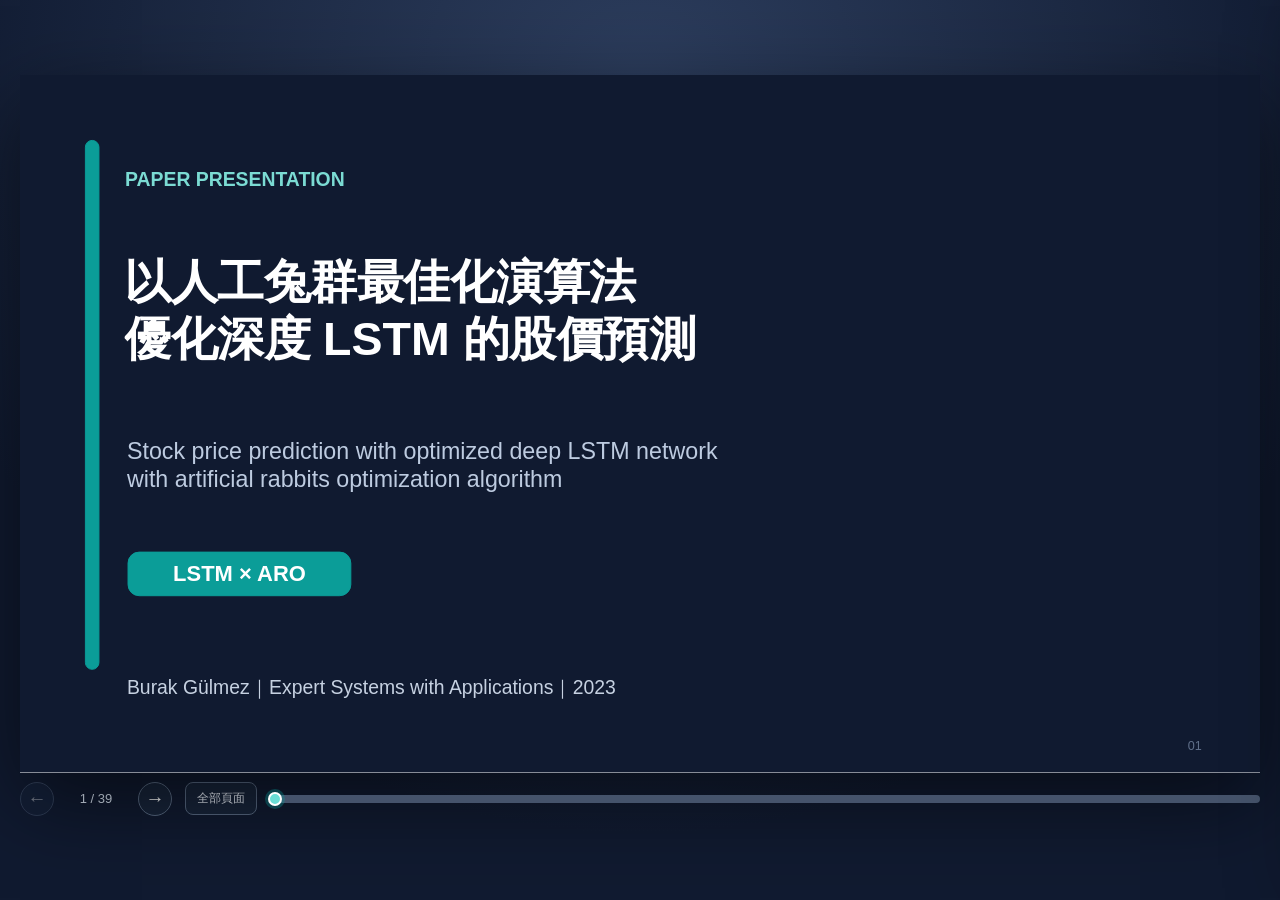
==== docs/index.html @ 6a2edd09 "Add results and server setup for 2330.TW analysis - Added predictions image for 2330.TW. - Created s" ====
<!doctype html>
<html lang="zh-Hant">
<head>
  <meta charset="utf-8">
  <meta name="viewport" content="width=device-width, initial-scale=1">
  <meta name="theme-color" content="#101a30">
  <meta name="description" content="LSTM × ARO 股價預測論文互動式簡報，依原始 39 頁投影片逐頁呈現。">
  <title>LSTM × ARO｜互動式論文簡報</title>
  <link rel="stylesheet" href="styles.css">
  <link rel="stylesheet" href="layout.css">
</head>
<body>
  <main class="workspace">
    <div class="presentation">
      <div class="slide-frame" id="slideFrame" tabindex="-1">
        <div id="slide" class="slide" role="group" aria-roledescription="投影片" aria-live="polite"></div>
        <div class="slide-loading" id="loading">載入簡報中…</div>
      </div>
      <div class="toolbar">
        <div class="pager"><button id="prevBtn" aria-label="上一頁" title="上一頁（←）">←</button><span id="pageLabel">1 / 39</span><button id="nextBtn" aria-label="下一頁" title="下一頁（→）">→</button><button id="overviewBtn" class="overview-trigger" type="button" title="顯示所有頁面">全部頁面</button></div>
        <div class="progress" id="progressTrack" role="slider" tabindex="0" aria-label="選擇投影片" aria-valuemin="1" aria-valuemax="39" aria-valuenow="1" title="點擊跳到指定頁面"><div id="progressBar"></div><span id="progressThumb"></span></div>
      </div>
    </div>
  </main>
  <div id="overlay" class="overlay" hidden></div>
  <aside id="drawer" class="drawer" aria-label="延伸教材" aria-hidden="true">
    <div class="drawer-head"><div><span class="eyebrow">LEARNING LAB</span><h2 id="drawerTitle">延伸教材</h2></div><button id="closeDrawer" aria-label="關閉延伸教材">×</button></div>
    <div class="drawer-tabs" role="tablist"><button data-tab="explain" class="active" role="tab" aria-selected="true">概念拆解</button><button data-tab="widget" role="tab" aria-selected="false">動態演算</button><button data-tab="source" role="tab" aria-selected="false">來源</button></div>
    <div id="drawerBody" class="drawer-body"></div>
  </aside>
  <div id="overview" class="overview" hidden><div class="overview-panel"><div class="overview-head"><h2>全部 39 頁</h2><button id="closeOverview" aria-label="關閉頁面總覽">×</button></div><div id="overviewGrid" class="overview-grid"></div></div></div>
  <script src="app.js" defer></script>
  <script src="lessons.js" defer></script>
  <script src="charts.js" defer></script>
  <script src="paper-data.js" defer></script>
  <script src="formula-audit.js" defer></script>
  <script src="lr-lesson.js" defer></script>
</body>
</html>
---- docs/styles.css ----
:root{font-family:"Microsoft JhengHei","Noto Sans TC",Arial,sans-serif;color:#101a30;background:#101a30}*{box-sizing:border-box}body{margin:0;min-height:100vh}button,a{font:inherit}button{cursor:pointer}.topbar{height:64px;padding:0 2.2vw;display:flex;align-items:center;justify-content:space-between;background:#101a30;color:#fff}.brand{display:flex;align-items:center;gap:12px;font-size:16px;font-weight:750;letter-spacing:.02em}.brand small{display:block;color:#9fb0c8;font-size:11px;font-weight:500;margin-top:2px}.brand-mark{display:grid;place-items:center;background:#0b9d98;border-radius:9px;width:39px;height:39px;font-size:13px}.top-actions{display:flex;gap:8px}.top-actions button,.top-actions a{border:1px solid #35445d;background:transparent;color:#e8eef8;padding:8px 12px;border-radius:8px;text-decoration:none;font-size:12px}.top-actions button:hover,.top-actions a:hover{background:#22304b}.workspace{min-height:calc(100vh - 64px);display:grid;place-items:center;padding:16px 24px 22px;background:radial-gradient(circle at 50% 10%,#2c3d5d,#101a30 72%)}.presentation{width:min(100%,1500px)}.slide-frame{position:relative;width:100%;aspect-ratio:16/9;background:#fff;box-shadow:0 28px 80px #0008;overflow:hidden}.slide{width:1280px;height:720px;position:absolute;top:0;left:0;transform-origin:top left;overflow:hidden}.slide-item{position:absolute;white-space:pre-wrap;overflow:hidden}.slide-item.text{display:flex;flex-direction:column;justify-content:flex-start;line-height:1.28}.slide-item.text.center{justify-content:center}.slide-item.text.bottom{justify-content:flex-end}.slide-item .para{margin:0}.slide-item.interactive{cursor:pointer;transition:filter .18s}.slide-item.interactive:hover{filter:brightness(.74)}.slide-item.interactive:focus-visible{outline:4px solid #f39a42;outline-offset:2px}.slide-item.selected{outline:3px solid #f39a42;outline-offset:3px}.slide-item img{display:block;width:100%;height:100%;object-fit:fill}.slide-loading{position:absolute;inset:0;display:grid;place-items:center;color:#60708a;background:#f8fafd}.slide-loading[hidden]{display:none}.toolbar{height:65px;display:flex;align-items:center;gap:18px;color:#d9e4f2}.pager{display:flex;align-items:center;gap:10px;white-space:nowrap}.pager button{width:36px;height:36px;border-radius:50%;border:1px solid #566780;background:#17243a;color:#fff;font-size:19px}.pager button:hover{background:#0b9d98}.pager button:disabled{opacity:.35;cursor:default}.pager span{min-width:68px;text-align:center;font-size:13px;font-variant-numeric:tabular-nums}.progress{height:4px;background:#45536b;flex:1;border-radius:10px;overflow:hidden}.progress div{height:100%;width:0;background:#0b9d98;transition:width .25s}.learn-button{border:0;background:#0b9d98;color:white;padding:10px 17px;border-radius:22px;font-weight:700;white-space:nowrap}.learn-button:hover{background:#0bb3ad}.hint{color:#9fb0c8;font-size:12px;margin:0 0 0 1px}.overlay{position:fixed;inset:0;background:#071224a8;z-index:10}.drawer{position:fixed;right:0;top:0;bottom:0;width:min(480px,100vw);background:#f7f9fc;z-index:11;box-shadow:-15px 0 70px #0004;transform:translateX(105%);transition:transform .24s;display:flex;flex-direction:column}.drawer.open{transform:translateX(0)}.drawer-head{padding:24px 26px 15px;display:flex;align-items:start;justify-content:space-between;background:#fff}.eyebrow{font-size:10px;letter-spacing:.16em;font-weight:800;color:#0b9d98}.drawer h2{font-size:23px;line-height:1.3;margin:7px 0 0}.drawer-head button,.overview-head button{background:transparent;border:0;color:#66758d;font-size:30px;line-height:1}.drawer-tabs{display:flex;background:#fff;border-bottom:1px solid #dfe6f0;padding:0 25px;gap:24px}.drawer-tabs button{padding:14px 0;border:0;border-bottom:3px solid transparent;background:transparent;color:#63728b;font-size:13px}.drawer-tabs button.active{border-color:#0b9d98;color:#0b726e;font-weight:800}.drawer-body{padding:24px 27px 45px;overflow:auto;font-size:15px;line-height:1.7}.drawer-body p{margin:0 0 16px}.drawer-body h3{margin:24px 0 10px;font-size:16px}.drawer-body ul{padding-left:1.3em}.drawer-body li{margin:7px 0}.quote{border-left:4px solid #0b9d98;padding:12px 15px;background:#e9f7f5;margin:16px 0}.chip{display:inline-block;padding:2px 9px;background:#e5edf7;border-radius:20px;color:#3c5576;font-size:12px;margin:0 5px 5px 0}.widget{padding:18px;border:1px solid #dce4ee;background:white;border-radius:12px;margin-bottom:14px}.widget label{display:block;font-size:13px;font-weight:700;margin:13px 0 5px}.widget input[type=range]{width:100%;accent-color:#0b9d98}.widget input[type=number],.widget select{width:100%;border:1px solid #c7d4e4;border-radius:7px;padding:9px;background:#fff;color:#101a30}.value{font-weight:800;color:#087e79}.metric-result{display:flex;justify-content:space-between;border-bottom:1px solid #e4e9f0;padding:8px 0}.mini-bars{display:grid;gap:9px;margin:15px 0}.mini-bar{display:grid;grid-template-columns:95px 1fr 28px;gap:9px;align-items:center;font-size:12px}.mini-bar i{display:block;height:14px;background:#0b9d98;border-radius:3px}.source-link{display:block;padding:12px 15px;border:1px solid #dce4ee;border-radius:8px;background:white;color:#0b726e;text-decoration:none;margin:8px 0}.overview{position:fixed;inset:0;background:#071224db;z-index:15;padding:5vh 4vw}.overview-panel{max-width:1100px;max-height:90vh;margin:auto;background:#f8fafd;border-radius:14px;padding:22px;overflow:auto}.overview-head{display:flex;justify-content:space-between;align-items:center}.overview-head h2{margin:0 0 18px}.overview-grid{display:grid;grid-template-columns:repeat(auto-fill,minmax(165px,1fr));gap:10px}.overview-grid button{text-align:left;border:1px solid #dce4ee;border-radius:8px;background:white;padding:13px;color:#101a30;min-height:87px}.overview-grid button:hover,.overview-grid button.current{border-color:#0b9d98;background:#e9f7f5}.overview-grid small{display:block;color:#0b9d98;font-weight:800;margin-bottom:5px}.overview-grid span{font-size:12px;line-height:1.45;display:block}@media(max-width:700px){.topbar{height:57px;padding:0 12px}.brand{font-size:13px}.brand-mark{width:32px;height:32px;font-size:11px}.top-actions a{display:none}.top-actions button{font-size:11px;padding:7px}.workspace{min-height:calc(100vh - 57px);padding:10px 8px 18px;align-content:start}.toolbar{gap:8px;height:55px}.pager{gap:4px}.pager button{height:30px;width:30px}.pager span{font-size:11px;min-width:53px}.learn-button{font-size:11px;padding:8px 10px}.hint{font-size:10px;line-height:1.5}.drawer-body{padding:18px}.drawer-head{padding:20px 18px 13px}.drawer-tabs{padding:0 18px}.overview{padding:2vh 2vw}.overview-panel{max-height:96vh}}
---- docs/layout.css ----
html,body{width:100%;height:100%;overflow:hidden}
.workspace{height:100dvh;min-height:0;display:flex;align-items:center;justify-content:center;padding:10px 20px;overflow:hidden}
.presentation{width:min(100%,1500px,calc((100dvh - 72px)*16/9));max-width:100%;min-width:0;display:flex;flex-direction:column}
.slide-frame{flex:none}
.slide-item.text{line-height:1.22}
.slide-item.interactive:hover{filter:none}
.slide-item .para{flex-shrink:0;overflow-wrap:anywhere}
.slide-connector{position:absolute;inset:0;width:1280px;height:720px;overflow:visible;pointer-events:none}
.slide-page-number{position:absolute;right:60px;bottom:19px;width:44px;text-align:right;color:#60708a;font-size:13px;line-height:1.2;pointer-events:none}
.slide-footnote{white-space:normal}
.toolbar{height:52px;flex:none}
.progress{min-width:0;position:relative;cursor:pointer;height:8px;overflow:visible;touch-action:none}
.progress div{border-radius:10px;pointer-events:none}
.progress span{position:absolute;top:50%;width:14px;height:14px;border-radius:50%;background:#69ddd5;border:2px solid #fff;transform:translate(-50%,-50%);box-shadow:0 0 0 3px #0b9d9855;pointer-events:none}
.progress:focus-visible{outline:2px solid #fff;outline-offset:5px}
.pager{gap:8px}
.pager button:not(.overview-trigger){width:34px;height:34px}
.pager .overview-trigger{width:auto;height:auto;border:1px solid #566780;background:#17243a;color:#e8eef8;padding:7px 11px;border-radius:8px;font-size:12px;margin-left:5px}
.overview-trigger:hover{background:#0b9d98}
.drawer-body,.overview-panel{scrollbar-width:none}
.drawer-body::-webkit-scrollbar,.overview-panel::-webkit-scrollbar{display:none}
.lesson-box{background:#fff;border:1px solid #dce4ee;border-radius:14px;padding:18px;margin-bottom:16px}
.formula-display{background:#edf3fa;border-left:4px solid #0b9d98;border-radius:8px;padding:15px 16px;margin:0 0 18px;font-size:18px;line-height:1.75;color:#17294a;overflow-wrap:anywhere;font-variant-numeric:tabular-nums}
.formula-display small{display:block;color:#60708a;font-size:11px;font-weight:700;letter-spacing:.04em;margin-top:4px}
.formula-display em{color:#e0802a;font-style:normal;font-weight:700}
.formula-display strong{color:#0b9d98}
.formula-display b{color:#235dde;font-size:1.14em}
.formula-display .formula-param{color:var(--param-color);font-weight:800}
.formula-flash{animation:formulaPulse .3s ease-out}
@keyframes formulaPulse{0%{background:#d7f5ed}100%{background:#edf3fa}}
.lesson-control{display:block;margin:15px 0;font-size:13px;color:#384b69;font-weight:700}
.lesson-control>span{display:flex;justify-content:space-between;gap:8px}
.lesson-control b{color:#0b8b85;font-variant-numeric:tabular-nums}
.lesson-control[data-parameter]{border-left:3px solid var(--param-color);padding-left:10px}
.lesson-control[data-parameter]>span{color:var(--param-color)}
.lesson-control input[type=range]{width:100%;margin-top:8px;accent-color:var(--param-color,#0b9d98)}
.lesson-control select,.metric-grid input{width:100%;border:1px solid #c7d4e4;border-radius:7px;padding:8px;background:#fff;color:#101a30;margin-top:5px}
.lesson-control input:disabled{opacity:.35}
.lesson-note{font-size:12px;color:#697990;line-height:1.6;margin:13px 0 0!important}
.term-bars{display:grid;gap:10px;margin:14px 0}
.term-bars>div{display:grid;grid-template-columns:110px 1fr;align-items:center;gap:10px;font-size:12px;color:#52637c}
.term-bars i{height:12px;background:#0b9d98;border-radius:4px;min-width:2px;transition:width .25s}
.term-bars>div:first-child i{background:#e3974d}
.decision{border-radius:8px;padding:12px 14px;color:#fff;font-size:16px;font-weight:800;text-align:center;transition:background .2s;margin:12px 0}
.decision[data-mode=explore]{background:#2673d9}.decision[data-mode=exploit]{background:#0b9d98}
.architecture{display:flex;flex-direction:column;align-items:center;margin-bottom:22px}
.architecture-node{width:min(100%,280px);display:flex;justify-content:space-between;align-items:center;gap:10px;background:#eaf1fd;border:1px solid #a8c3f0;border-radius:9px;padding:9px 13px;font-size:14px}
.architecture-node:nth-of-type(4n){background:#e8f6f4;border-color:#9ed8d2}
.architecture-node span{color:#52637c;font-size:12px}
.architecture-arrow{line-height:1.25;color:#0b9d98;font-size:20px}
.architecture-meta{margin-top:12px;font-size:12px;color:#52637c;text-align:center}
.switch-line{display:block;font-size:13px;color:#384b69;margin:8px 0}.switch-line input{accent-color:#0b9d98}
.metric-grid{display:grid;grid-template-columns:1fr 1fr;gap:8px}.metric-grid label{font-size:12px;font-weight:700;color:#52637c}
.window-days{display:grid;grid-template-columns:repeat(10,1fr);gap:3px}.window-days span{background:#e5edf7;border-radius:4px;text-align:center;padding:5px 0;font-size:11px;color:#384b69}.window-arrow{text-align:center;color:#0b9d98;padding:11px;font-weight:700}.window-target{background:#ffe7ce;border-radius:8px;text-align:center;padding:12px;font-weight:750}
.try-formula{border:0;background:#0b9d98;color:#fff;border-radius:8px;padding:10px 14px;font-weight:700}
.drawer,.drawer.wide{width:min(650px,100vw)}
.lesson-box.has-chart{display:grid;grid-template-columns:minmax(0,1.15fr) minmax(245px,.85fr);gap:20px;align-items:start}
.lesson-box.has-chart>.lesson-note{grid-column:1/-1}
.lesson-stage{position:sticky;top:0;background:#fff;z-index:1;min-width:0}
.lesson-controls{min-width:0}
.lesson-stage .formula-display{font-size:16px;line-height:1.6}
.lesson-chart{margin:10px 0 6px;border:1px solid #e4eaf2;border-radius:10px;padding:8px;background:#fafcfe}
.lesson-chart svg{display:block;width:100%;height:auto}
.lesson-chart figcaption{font-size:11px;color:#60708a;text-align:center;line-height:1.45}
.result-heading{font-weight:800;color:#20314e;margin:6px 0 15px}
.result-bars{display:grid;gap:15px}
.result-bar{display:grid;grid-template-columns:100px 1fr 62px;align-items:center;gap:8px;font-size:12px}
.result-bar i{height:18px;border-radius:4px;background:#0b9d98;min-width:2px}
.result-bar:nth-child(2) i{background:#367af6}
.result-bar:nth-child(3) i{background:#f39a42}
.result-bar strong{text-align:right;font-variant-numeric:tabular-nums}
.paper-data-box{padding:20px}
.paper-toolbar{display:flex;gap:16px;align-items:end;flex-wrap:wrap;margin-bottom:18px}
.paper-toolbar label{display:grid;gap:6px;font-size:12px;font-weight:750;color:#52637c;min-width:160px}
.paper-toolbar select{border:1px solid #c7d4e4;border-radius:8px;padding:8px 10px;background:#fff;color:#101a30}
.paper-citation{font-size:13px;line-height:1.6;color:#52637c;margin-bottom:14px!important}
.paper-table-wrap{overflow-x:auto;scrollbar-width:none;border:1px solid #dce4ee;border-radius:9px}
.paper-table-wrap::-webkit-scrollbar{display:none}
.paper-table{width:100%;min-width:480px;border-collapse:collapse;font-size:12px;font-variant-numeric:tabular-nums}
.paper-table th,.paper-table td{text-align:right;padding:10px 9px;border-bottom:1px solid #e5eaf2;white-space:nowrap}
.paper-table th:first-child,.paper-table td:first-child{text-align:left}
.paper-table thead{background:#eaf1f8;color:#344862}
.paper-table tbody tr.active{background:#e6f7f4}
.paper-table tbody tr:last-child th,.paper-table tbody tr:last-child td{border-bottom:0}
.paper-delta{display:grid;gap:4px;background:#edf7f5;border-left:4px solid #0b9d98;border-radius:7px;padding:12px 14px;margin:16px 0;font-variant-numeric:tabular-nums}
.paper-delta span{font-weight:800;color:#0b726e}
.paper-delta small{color:#60708a;line-height:1.5}
.paper-fact-grid{display:grid;grid-template-columns:repeat(2,minmax(0,1fr));gap:9px;margin-top:16px}
.paper-fact-grid>div{display:grid;gap:3px;padding:11px 12px;background:#f2f6fb;border-radius:8px}
.paper-fact-grid small{font-size:11px;color:#60708a}
.paper-fact-grid strong{font-size:13px;color:#20314e}
.perturbation-annotation{position:absolute;left:88px;top:241px;width:1080px;text-align:center;border:0;background:transparent;color:#34557d;font-size:15px;font-weight:700;padding:3px 8px;cursor:pointer}
.perturbation-annotation:hover,.perturbation-annotation:focus-visible{color:#0b9d98;text-decoration:underline}
.formula-domain-note{position:absolute;min-height:24px;border:0;background:transparent;color:#34557d;text-align:center;font-size:16px;font-weight:650;line-height:1.3;padding:2px 4px;cursor:pointer}
.formula-domain-note:hover,.formula-domain-note:focus-visible{color:#0b9d98;text-decoration:underline}
.equation-domain{font-size:.58em;font-weight:600;white-space:nowrap;margin-left:.35em;vertical-align:middle;letter-spacing:0}
.math-vector{display:inline-block;position:relative;font-style:italic;line-height:1;padding-top:.15em}
.math-vector::before{content:'→';position:absolute;left:0;right:0;top:-.5em;text-align:center;font-size:.58em;line-height:1;font-style:normal}
.formula-terms{margin:18px 0 22px}
.formula-terms h3{font-size:15px;margin:0 0 9px;color:#1b3051}
.formula-terms-scroll{overflow-x:auto;border:1px solid #dce4ee;border-radius:9px;scrollbar-width:none}
.formula-terms-scroll::-webkit-scrollbar{display:none}
.formula-terms table{width:100%;border-collapse:collapse;font-size:12px;line-height:1.5}
.formula-terms th,.formula-terms td{padding:9px 10px;border-bottom:1px solid #e4eaf2;text-align:left;vertical-align:top}
.formula-terms thead{background:#eaf1f8;color:#344862}
.formula-terms td:first-child{font-weight:800;color:#0b726e;min-width:105px;white-space:nowrap}
.formula-terms td:nth-child(2){min-width:125px}
.formula-terms tbody tr:last-child td{border-bottom:0}
.lr-explanation h3{margin:8px 0 12px;font-size:16px;color:#1b3051}
.lr-options-inline{padding:10px 12px;border-radius:8px;background:#edf3fa;color:#235dde;font-weight:800;font-variant-numeric:tabular-nums;margin:6px 0 17px;overflow-wrap:anywhere}
.lr-evidence{padding:12px 14px;border-left:4px solid #c66817;background:#fff4e9;border-radius:6px;color:#513f2d}
.lr-option-grid{display:grid;gap:6px;margin-top:10px}
.lr-option{display:flex;justify-content:space-between;gap:8px;padding:7px 10px;border:1px solid #dce4ee;border-radius:7px;color:#52637c;font-size:12px;font-variant-numeric:tabular-nums}
.lr-option.active{border-color:#315fd1;background:#eaf1ff;color:#214cae}
.lr-option strong{font-size:13px}
@media(max-width:700px){.drawer,.drawer.wide{width:100vw}.lesson-box.has-chart{display:block}.lesson-stage{position:sticky;top:-18px;padding:6px 0 10px;margin-bottom:18px;border-bottom:1px solid #e4eaf2}.lesson-box.builder-layout .lesson-stage{position:static}.lesson-stage .formula-display{font-size:14px}.lesson-chart{margin-top:5px}.lesson-chart svg{max-height:165px}}
@media(max-width:700px){.workspace{min-height:0;padding:8px;align-items:flex-start}.presentation{width:min(100%,calc((100dvh - 61px)*16/9))}.toolbar{height:45px;gap:7px}.pager{gap:4px}.pager button:not(.overview-trigger){height:28px;width:28px;font-size:16px}.pager span{font-size:11px;min-width:50px}.pager .overview-trigger{font-size:10px;padding:6px;margin-left:2px}.learn-button{font-size:10px;padding:7px 8px}}
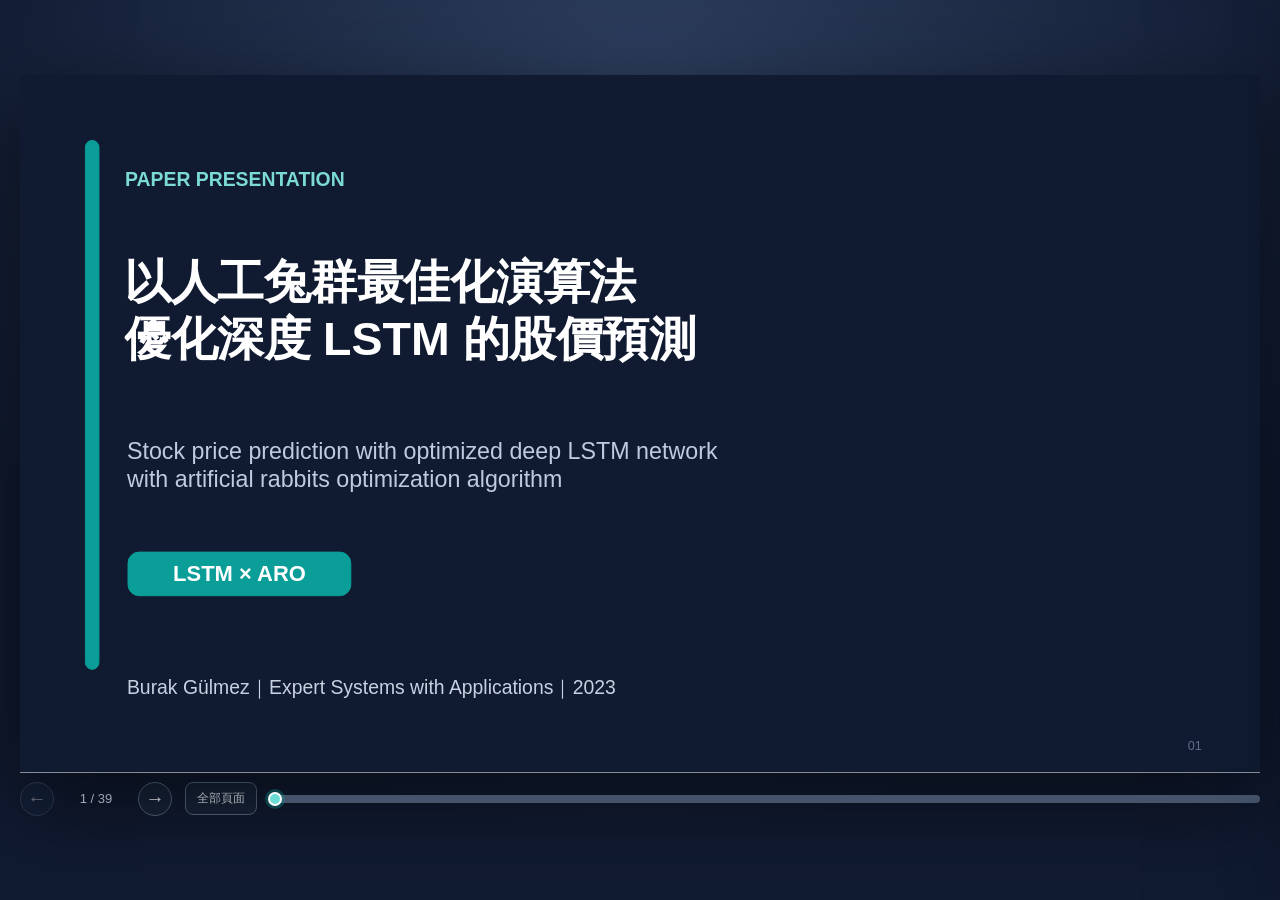
==== commit 559edf90: "feat: add web-based interactive slide deck and learning system for research presentation" ====
--- a/docs/index.html
+++ b/docs/index.html
@@ -8,6 +8,7 @@
   <title>LSTM × ARO｜互動式論文簡報</title>
   <link rel="stylesheet" href="styles.css">
   <link rel="stylesheet" href="layout.css">
+  <link rel="stylesheet" href="native-slides.css">
 </head>
 <body>
   <main class="workspace">
@@ -29,6 +30,11 @@
     <div id="drawerBody" class="drawer-body"></div>
   </aside>
   <div id="overview" class="overview" hidden><div class="overview-panel"><div class="overview-head"><h2>全部 39 頁</h2><button id="closeOverview" aria-label="關閉頁面總覽">×</button></div><div id="overviewGrid" class="overview-grid"></div></div></div>
+  <script src="slides-part1.js" defer></script>
+  <script src="slides-part2.js" defer></script>
+  <script src="slides-part3.js" defer></script>
+  <script src="slides-data.js" defer></script>
+  <script src="native-slides.js" defer></script>
   <script src="app.js" defer></script>
   <script src="lessons.js" defer></script>
   <script src="charts.js" defer></script>
--- a/docs/layout.css
+++ b/docs/layout.css
@@ -20,12 +20,16 @@
 .drawer-body,.overview-panel{scrollbar-width:none}
 .drawer-body::-webkit-scrollbar,.overview-panel::-webkit-scrollbar{display:none}
 .lesson-box{background:#fff;border:1px solid #dce4ee;border-radius:14px;padding:18px;margin-bottom:16px}
-.formula-display{background:#edf3fa;border-left:4px solid #0b9d98;border-radius:8px;padding:15px 16px;margin:0 0 18px;font-size:18px;line-height:1.75;color:#17294a;overflow-wrap:anywhere;font-variant-numeric:tabular-nums}
-.formula-display small{display:block;color:#60708a;font-size:11px;font-weight:700;letter-spacing:.04em;margin-top:4px}
+.formula-display{background:#edf3fa;border-left:4px solid var(--formula-accent,#315fd1);border-radius:8px;padding:15px 16px;margin:0 0 18px;font-size:18px;line-height:1.75;color:var(--formula-accent,#315fd1);overflow-wrap:anywhere;font-variant-numeric:tabular-nums}
+.formula-display small{display:block;color:var(--formula-accent,#315fd1);font-size:11px;font-weight:700;letter-spacing:.04em;margin-top:4px}
 .formula-display em{color:#e0802a;font-style:normal;font-weight:700}
 .formula-display strong{color:#0b9d98}
 .formula-display b{color:#235dde;font-size:1.14em}
 .formula-display .formula-param{color:var(--param-color);font-weight:800}
+.formula-display .formula-sym{color:var(--param-color);font-weight:700;font-style:normal}
+.widget .quote{color:#315fd1}
+.learning-rate-formula,.cost-formula{color:var(--formula-accent,#315fd1);border-left-color:var(--formula-accent,#315fd1);background:#edf3ff}
+.learning-rate-formula small,.cost-formula small{color:var(--formula-accent,#315fd1)}
 .formula-flash{animation:formulaPulse .3s ease-out}
 @keyframes formulaPulse{0%{background:#d7f5ed}100%{background:#edf3fa}}
 .lesson-control{display:block;margin:15px 0;font-size:13px;color:#384b69;font-weight:700}
@@ -107,11 +111,16 @@
 .formula-terms td:nth-child(2){min-width:125px}
 .formula-terms tbody tr:last-child td{border-bottom:0}
 .lr-explanation h3{margin:8px 0 12px;font-size:16px;color:#1b3051}
-.lr-options-inline{padding:10px 12px;border-radius:8px;background:#edf3fa;color:#235dde;font-weight:800;font-variant-numeric:tabular-nums;margin:6px 0 17px;overflow-wrap:anywhere}
+.lr-candidate-table{border:1px solid #dce4ee;border-radius:9px;overflow:hidden;margin:10px 0 20px}
+.lr-candidate-table>div{display:grid;grid-template-columns:150px 1fr;gap:8px;padding:10px 12px;font-size:15px;line-height:1.5}
+.lr-candidate-table>div+div{border-top:1px solid #dce4ee}
+.lr-candidate-table strong{color:#0b726e}
+.lr-candidate-table span{font-variant-numeric:tabular-nums}
 .lr-evidence{padding:12px 14px;border-left:4px solid #c66817;background:#fff4e9;border-radius:6px;color:#513f2d}
 .lr-option-grid{display:grid;gap:6px;margin-top:10px}
-.lr-option{display:flex;justify-content:space-between;gap:8px;padding:7px 10px;border:1px solid #dce4ee;border-radius:7px;color:#52637c;font-size:12px;font-variant-numeric:tabular-nums}
+.lr-option{display:flex;justify-content:space-between;gap:8px;padding:7px 10px;border:1px solid #dce4ee;border-radius:7px;color:#52637c;font-size:15px;font-variant-numeric:tabular-nums}
 .lr-option.active{border-color:#315fd1;background:#eaf1ff;color:#214cae}
-.lr-option strong{font-size:13px}
+.lr-option strong{font-size:16px}
+@media(max-width:700px){.discrete-widget .lesson-stage{position:static}.lr-candidate-table>div{grid-template-columns:1fr}}
 @media(max-width:700px){.drawer,.drawer.wide{width:100vw}.lesson-box.has-chart{display:block}.lesson-stage{position:sticky;top:-18px;padding:6px 0 10px;margin-bottom:18px;border-bottom:1px solid #e4eaf2}.lesson-box.builder-layout .lesson-stage{position:static}.lesson-stage .formula-display{font-size:14px}.lesson-chart{margin-top:5px}.lesson-chart svg{max-height:165px}}
 @media(max-width:700px){.workspace{min-height:0;padding:8px;align-items:flex-start}.presentation{width:min(100%,calc((100dvh - 61px)*16/9))}.toolbar{height:45px;gap:7px}.pager{gap:4px}.pager button:not(.overview-trigger){height:28px;width:28px;font-size:16px}.pager span{font-size:11px;min-width:50px}.pager .overview-trigger{font-size:10px;padding:6px;margin-left:2px}.learn-button{font-size:10px;padding:7px 8px}}
--- a/docs/native-slides.css
+++ b/docs/native-slides.css
@@ -0,0 +1,55 @@
+.slide-top-rule{position:absolute;top:0;left:0;width:1280px;height:12px;border-radius:0 0 10px 10px;z-index:2}
+.slide-top-rule.phase-one{background:#59317b}
+.slide-top-rule.phase-two{background:#8b2d58}
+.slide-top-rule.phase-three{background:#38602a}
+.slide-section-label{position:absolute;top:31px;left:60px;margin:0;font-size:16px;font-weight:750;letter-spacing:.05em;line-height:1.2;z-index:2}
+.slide-section-label.phase-one{color:#59317b}
+.slide-section-label.phase-two{color:#8b2d58}
+.slide-section-label.phase-three{color:#38602a}
+.slide-header-title{position:absolute;top:77px;left:60px;width:1160px;margin:0;font-size:38px;line-height:1.15;font-weight:750;color:#101a30;z-index:2}
+.native-lead{position:absolute;left:60px;top:142px;width:1160px;margin:0;color:#60708a;font-size:19px;line-height:1.45}
+.native-card{background:#fff;border:1.5px solid #dfe6f0;border-radius:16px;box-shadow:0 5px 15px #14284b0a;padding:17px 20px;color:#17243a;min-width:0}
+.native-card h2{margin:0 0 8px;font-size:19px;line-height:1.2;font-weight:750;color:#20314e}
+.native-card p{margin:0;font-size:18px;line-height:1.35;overflow-wrap:anywhere;font-variant-numeric:tabular-nums}
+.native-card strong{display:block;margin-top:9px;font-size:25px}
+.native-card.tone-red{border-left:6px solid #d85b61;background:#fff9f9}
+.native-card.tone-green{border-left:6px solid #4c9b68;background:#f9fffa}
+.native-card.tone-blue{border-left:6px solid #4777cb;background:#f9fbff}
+.native-card.tone-purple{border-left:6px solid #8b62c6;background:#fcfaff}
+.native-card.tone-gold{border-left:6px solid #c99a27;background:#fffdf5}
+.native-search-grid{position:absolute;left:60px;top:166px;width:1160px;height:458px;display:grid;grid-template-columns:1fr 1fr;gap:18px}
+.native-search-column{display:flex;flex-direction:column;justify-content:space-between;gap:10px;min-width:0}
+.native-search-grid .native-card{flex:1;padding:12px 17px;border-left:5px solid #0b9d98}
+.native-search-grid .native-card h2{font-size:18px;margin-bottom:5px}
+.native-search-grid .native-card p{font-size:18px}
+.native-search-grid .native-search-column:last-child .native-card:last-child h2,
+.native-search-grid .native-search-column:last-child .native-card:last-child p{font-size:20px}
+.native-search-grid .native-card.interactive{cursor:pointer}
+.native-search-grid .native-card.interactive:hover{border-color:#0b9d98;box-shadow:0 8px 22px #14284b19}
+.native-search-grid .native-card.interactive:focus-visible{outline:3px solid #8b2d58;outline-offset:2px}
+.native-structure{position:absolute;left:60px;top:637px;width:1160px;margin:0;color:#52637c;font-size:16px;line-height:1.3}
+.flow-arrow{display:inline-grid;place-items:center;color:#0b9d98;font-size:27px;font-weight:800;flex:none}
+.cell-memory{position:absolute;left:60px;top:204px;width:1160px;display:flex;align-items:center;justify-content:space-between;gap:8px}
+.flow-box{display:grid;place-items:center;text-align:center;padding:12px 13px;min-height:74px;border:2px solid #cbd7e6;border-radius:13px;background:#fff;color:#20314e;font-size:23px;font-weight:650;white-space:nowrap}
+.flow-box.memory{border-color:#c99a27;background:#fff9df}
+.flow-box.operation{min-width:93px}
+.flow-box.output{border-color:#8b62c6;background:#f6efff}
+.flow-box small{display:block;font-size:12px;color:#60708a;font-weight:500}
+.cell-input{position:absolute;left:60px;top:313px;width:1160px;text-align:center;font-size:20px;color:#52637c}
+.cell-input strong{color:#20314e}
+.cell-gates{position:absolute;left:60px;top:365px;width:1160px;display:grid;grid-template-columns:repeat(4,1fr);gap:13px}
+.cell-gates .native-card{height:123px;padding:18px}
+.cell-gates .native-card h2{font-size:18px}.cell-gates .native-card p{font-size:16px}
+.native-formula{position:absolute;left:60px;top:518px;width:1160px;min-height:72px;display:flex;align-items:center;justify-content:space-around;gap:20px;border:1px solid #d8e4f1;border-radius:13px;background:#f3f7fc;color:#17294a;font-size:24px;padding:10px}
+.native-note{position:absolute;left:60px;top:613px;width:1160px;margin:0;font-size:17px;line-height:1.4;color:#52637c;text-align:center}
+.gate-table{position:absolute;left:60px;top:194px;width:1160px;display:grid;gap:12px}
+.gate-row{display:grid;grid-template-columns:142px 145px 28px 76px 28px 75px 1fr;gap:11px;align-items:center;min-height:82px;padding:8px 16px;border:1.5px solid #dfe6f0;border-left:6px solid #0b9d98;border-radius:13px;background:#fff;color:#20314e}
+.gate-row.tone-red{border-left-color:#d85b61}.gate-row.tone-green{border-left-color:#4c9b68}.gate-row.tone-blue{border-left-color:#4777cb}.gate-row.tone-purple{border-left-color:#8b62c6}
+.gate-name{font-size:21px;font-weight:750}.gate-input,.gate-activation{border:1px solid #dfe6f0;border-radius:9px;background:#f5f8fc;padding:9px 7px;text-align:center;font-size:16px}.gate-activation{font-size:20px}
+.gate-row strong{font-size:26px;text-align:center}.gate-row code{font:19px/1.35 "Cambria Math",Georgia,serif;overflow-wrap:anywhere}
+.gate-footnotes{position:absolute;left:60px;top:582px;width:1160px;display:flex;gap:18px}.gate-footnotes span{flex:1;padding:16px;border-radius:12px;background:#edf3fa;color:#40516c;font-size:17px;text-align:center}
+.calculation-steps{position:absolute;left:60px;top:220px;width:1160px;display:grid;grid-template-columns:1fr 35px 1fr 35px 1fr;gap:12px;align-items:center}
+.calculation-steps .native-card{height:207px;display:flex;flex-direction:column;justify-content:center}.calculation-steps .native-card h2{font-size:23px}.calculation-steps .native-card p{font-size:22px}
+.calculation-output{position:absolute;left:60px;top:485px;width:1160px;display:flex;align-items:center;gap:11px;justify-content:space-between}.calculation-output div{padding:18px 15px;border:1.5px solid #dce4ee;border-radius:12px;background:#f5f8fc;font-size:22px;white-space:nowrap}.calculation-output .answer{border-color:#4777cb;background:#eaf1ff;font-weight:750}
+.slide[data-number="9"] .native-note{top:622px}.slide[data-number="11"] .native-note{top:620px}
+.native-source{position:absolute;left:60px;bottom:16px;margin:0;color:#60708a;font-size:12px}
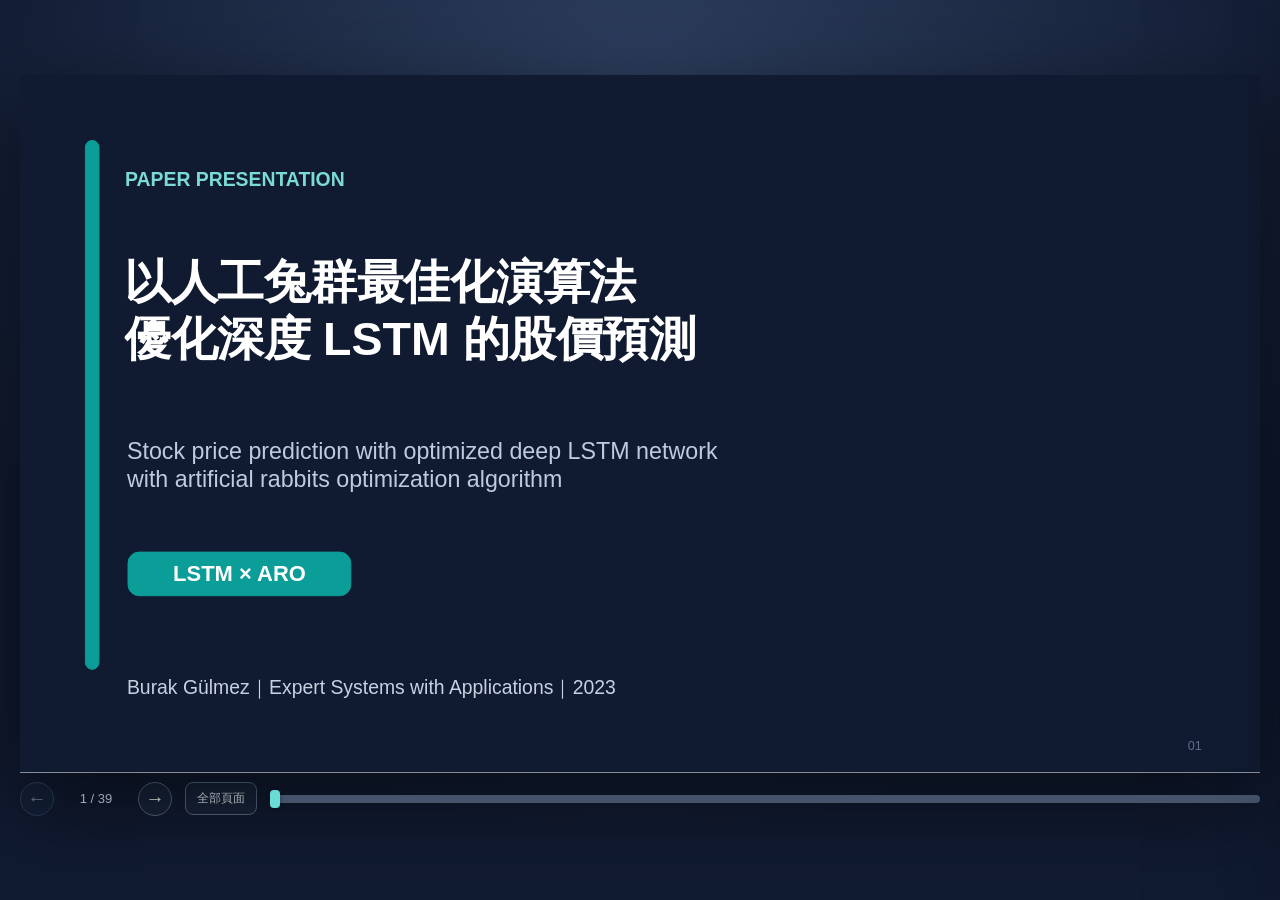
==== commit be4cf145: "feat: add interactive presentation web application with slide widgets and lessons" ====
--- a/docs/index.html
+++ b/docs/index.html
@@ -41,5 +41,6 @@
   <script src="paper-data.js" defer></script>
   <script src="formula-audit.js" defer></script>
   <script src="lr-lesson.js" defer></script>
+  <script src="slide-widgets.js" defer></script>
 </body>
 </html>
--- a/docs/layout.css
+++ b/docs/layout.css
@@ -11,7 +11,7 @@
 .toolbar{height:52px;flex:none}
 .progress{min-width:0;position:relative;cursor:pointer;height:8px;overflow:visible;touch-action:none}
 .progress div{border-radius:10px;pointer-events:none}
-.progress span{position:absolute;top:50%;width:14px;height:14px;border-radius:50%;background:#69ddd5;border:2px solid #fff;transform:translate(-50%,-50%);box-shadow:0 0 0 3px #0b9d9855;pointer-events:none}
+.progress span{position:absolute;top:50%;width:10px;height:18px;border-radius:4px;background:#69ddd5;border:none;transform:translate(-50%,-50%);box-shadow:0 1px 4px rgba(0,0,0,0.3);pointer-events:none}
 .progress:focus-visible{outline:2px solid #fff;outline-offset:5px}
 .pager{gap:8px}
 .pager button:not(.overview-trigger){width:34px;height:34px}
@@ -37,7 +37,10 @@
 .lesson-control b{color:#0b8b85;font-variant-numeric:tabular-nums}
 .lesson-control[data-parameter]{border-left:3px solid var(--param-color);padding-left:10px}
 .lesson-control[data-parameter]>span{color:var(--param-color)}
-.lesson-control input[type=range]{width:100%;margin-top:8px;accent-color:var(--param-color,#0b9d98)}
+.lesson-control input[type=range],.widget input[type=range]{-webkit-appearance:none;appearance:none;width:100%;height:6px;background:#d5e2f0;border-radius:3px;margin-top:8px;outline:none;cursor:pointer}
+.lesson-control input[type=range]::-webkit-slider-thumb,.widget input[type=range]::-webkit-slider-thumb{-webkit-appearance:none;appearance:none;width:12px;height:20px;border-radius:4px;background:var(--param-color,#0b9d98);border:none;box-shadow:0 1px 4px rgba(0,0,0,0.25);cursor:ew-resize;transition:transform .1s,box-shadow .1s}
+.lesson-control input[type=range]::-webkit-slider-thumb:hover,.widget input[type=range]::-webkit-slider-thumb:hover{transform:scale(1.08);box-shadow:0 2px 7px rgba(0,0,0,0.35)}
+.lesson-control input[type=range]::-moz-range-thumb,.widget input[type=range]::-moz-range-thumb{width:12px;height:20px;border-radius:4px;background:var(--param-color,#0b9d98);border:none;box-shadow:0 1px 4px rgba(0,0,0,0.25);cursor:ew-resize}
 .lesson-control select,.metric-grid input{width:100%;border:1px solid #c7d4e4;border-radius:7px;padding:8px;background:#fff;color:#101a30;margin-top:5px}
 .lesson-control input:disabled{opacity:.35}
 .lesson-note{font-size:12px;color:#697990;line-height:1.6;margin:13px 0 0!important}
@@ -124,3 +127,53 @@
 @media(max-width:700px){.discrete-widget .lesson-stage{position:static}.lr-candidate-table>div{grid-template-columns:1fr}}
 @media(max-width:700px){.drawer,.drawer.wide{width:100vw}.lesson-box.has-chart{display:block}.lesson-stage{position:sticky;top:-18px;padding:6px 0 10px;margin-bottom:18px;border-bottom:1px solid #e4eaf2}.lesson-box.builder-layout .lesson-stage{position:static}.lesson-stage .formula-display{font-size:14px}.lesson-chart{margin-top:5px}.lesson-chart svg{max-height:165px}}
 @media(max-width:700px){.workspace{min-height:0;padding:8px;align-items:flex-start}.presentation{width:min(100%,calc((100dvh - 61px)*16/9))}.toolbar{height:45px;gap:7px}.pager{gap:4px}.pager button:not(.overview-trigger){height:28px;width:28px;font-size:16px}.pager span{font-size:11px;min-width:50px}.pager .overview-trigger{font-size:10px;padding:6px;margin-left:2px}.learn-button{font-size:10px;padding:7px 8px}}
+/* Specialized Slide Widget Styles */
+.widget-card{background:#fff;border:1px solid #dce4ee;border-radius:10px;padding:14px;box-shadow:0 2px 6px #0000000a}
+.dual-loop-container{display:flex;flex-direction:column;gap:8px;margin-bottom:16px}
+.loop-box{padding:12px 14px;border-radius:10px;border:1.5px solid #dce4ee;background:#fff}
+.loop-box.outer-loop{border-color:#7c48ad;background:#faf6ff}
+.loop-box.inner-loop{border-color:#0b9d98;background:#f3faf9}
+.loop-box p{margin:5px 0 0;font-size:13px;line-height:1.5;color:#384b69}
+.loop-tag{display:inline-block;font-size:11px;font-weight:800;letter-spacing:.05em;padding:2px 8px;border-radius:12px;background:#fff;border:1px solid currentColor}
+.outer-loop .loop-tag{color:#7c48ad}
+.inner-loop .loop-tag{color:#0b726e}
+.loop-arrow-down{text-align:center;font-size:12px;font-weight:700;color:#7c48ad}
+.loop-arrow-up{text-align:center;font-size:12px;font-weight:700;color:#0b9d98}
+.unroll-step-display{padding:10px;background:#f8fafd;border:1px solid #e4eaf2;border-radius:10px;margin-bottom:14px}
+
+/* P2 Closed Loop Styling */
+.takeaway-box{background:#f0f8f8;border-left:4px solid #0b9d98;padding:11px 13px;border-radius:8px;margin-bottom:12px;font-size:13px;line-height:1.5;color:#17294a}
+.closed-loop-diagram{display:flex;flex-direction:column;gap:10px;margin:12px 0}
+.loop-station{background:#fff;border:1.5px solid #dce4ee;border-radius:10px;padding:12px 14px;box-shadow:0 2px 6px #00000008;transition:all .2s}
+.station-aro{border-left:5px solid #7c48ad}
+.station-lstm{border-left:5px solid #0b9d98}
+.loop-station.active-station{box-shadow:0 0 0 2px #0b9d98, 0 4px 12px #00000014}
+.station-header{display:flex;align-items:center;gap:10px}
+.station-icon{font-size:24px}
+.station-header strong{display:block;font-size:14px;color:#101a30}
+.station-header small{display:block;font-size:11px;color:#60708a}
+.station-detail{margin-top:8px;padding-top:8px;border-top:1px dashed #e4eaf2;font-size:12px;color:#384b69}
+.chip-val{display:inline-block;padding:1px 6px;background:#f0f4f9;border-radius:4px;font-size:11px;color:#0b726e}
+.loop-flow{display:flex;align-items:center;justify-content:center;padding:2px 0}
+.flow-pill{background:#faf6ff;color:#7c48ad;border:1px solid #d9c7f2;border-radius:20px;padding:5px 14px;font-size:12px;font-weight:750;display:inline-flex;align-items:center;gap:6px}
+.flow-pill.return-pill{background:#f0f9f8;color:#0b726e;border-color:#a5dfdc}
+.flow-pill.active-pill{transform:scale(1.05);box-shadow:0 0 8px currentColor}
+
+/* P14 Architecture Presets & Table 6 */
+.preset-buttons{display:flex;gap:6px;flex-wrap:wrap;margin-bottom:12px}
+.preset-btn{background:#fff;border:1px solid #c7d4e4;border-radius:6px;padding:6px 10px;font-size:12px;cursor:pointer;color:#334e68;transition:all .15s}
+.preset-btn.active{background:#0b9d98;color:#fff;border-color:#0b9d98;font-weight:750}
+
+/* P15 Chromosome Block Styling */
+.chromo-row{margin:10px 0}
+.chromo-title{font-size:12px;font-weight:750;margin-bottom:5px;display:flex;justify-content:space-between;align-items:center}
+.chromo-strip{display:flex;gap:4px;overflow-x:auto;padding-bottom:4px}
+.gene-box{flex:1;min-width:55px;padding:6px 4px;border-radius:6px;text-align:center;font-size:11px;border:1.5px solid transparent;transition:all .18s}
+.gene-box small{display:block;font-size:9px;opacity:.8;margin-bottom:2px}
+.gene-box strong{font-size:12px;display:block}
+.gene-parent-a{background:#e9f4ff;border-color:#a5cbfa;color:#184a8a}
+.gene-parent-b{background:#f7eefe;border-color:#dfbff9;color:#5a1e8a}
+.gene-child-a{background:#e9f4ff;border-color:#367af6;color:#184a8a}
+.gene-child-b{background:#f7eefe;border-color:#9333ea;color:#5a1e8a}
+.gene-mutated{background:#fff9db;border-color:#f59f00;color:#995b00}
+.scissor-marker{text-align:center;color:#d85b61;font-weight:800;font-size:12px;padding:4px 0}
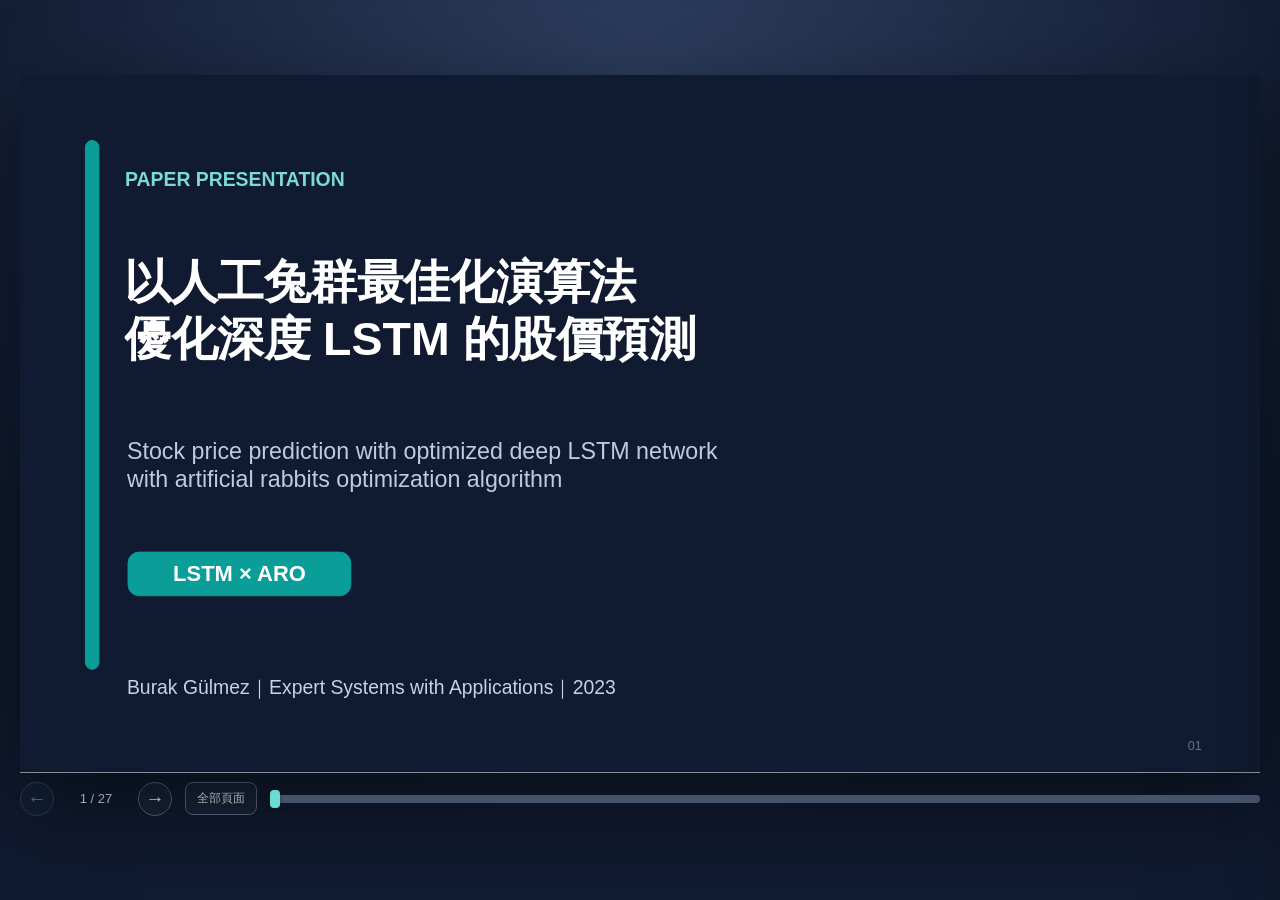
==== commit ba9ba7bf: "update" ====
--- a/docs/index.html
+++ b/docs/index.html
@@ -4,7 +4,7 @@
   <meta charset="utf-8">
   <meta name="viewport" content="width=device-width, initial-scale=1">
   <meta name="theme-color" content="#101a30">
-  <meta name="description" content="LSTM × ARO 股價預測論文互動式簡報，依原始 39 頁投影片逐頁呈現。">
+  <meta name="description" content="LSTM × ARO 股價預測論文互動式簡報，共 27 頁。">
   <title>LSTM × ARO｜互動式論文簡報</title>
   <link rel="stylesheet" href="styles.css">
   <link rel="stylesheet" href="layout.css">
@@ -18,8 +18,8 @@
         <div class="slide-loading" id="loading">載入簡報中…</div>
       </div>
       <div class="toolbar">
-        <div class="pager"><button id="prevBtn" aria-label="上一頁" title="上一頁（←）">←</button><span id="pageLabel">1 / 39</span><button id="nextBtn" aria-label="下一頁" title="下一頁（→）">→</button><button id="overviewBtn" class="overview-trigger" type="button" title="顯示所有頁面">全部頁面</button></div>
-        <div class="progress" id="progressTrack" role="slider" tabindex="0" aria-label="選擇投影片" aria-valuemin="1" aria-valuemax="39" aria-valuenow="1" title="點擊跳到指定頁面"><div id="progressBar"></div><span id="progressThumb"></span></div>
+        <div class="pager"><button id="prevBtn" aria-label="上一頁" title="上一頁（←）">←</button><span id="pageLabel">1 / 27</span><button id="nextBtn" aria-label="下一頁" title="下一頁（→）">→</button><button id="overviewBtn" class="overview-trigger" type="button" title="顯示所有頁面">全部頁面</button></div>
+        <div class="progress" id="progressTrack" role="slider" tabindex="0" aria-label="選擇投影片" aria-valuemin="1" aria-valuemax="27" aria-valuenow="1" title="點擊跳到指定頁面"><div id="progressBar"></div><span id="progressThumb"></span></div>
       </div>
     </div>
   </main>
@@ -29,7 +29,7 @@
     <div class="drawer-tabs" role="tablist"><button data-tab="explain" class="active" role="tab" aria-selected="true">概念拆解</button><button data-tab="widget" role="tab" aria-selected="false">動態演算</button><button data-tab="source" role="tab" aria-selected="false">來源</button></div>
     <div id="drawerBody" class="drawer-body"></div>
   </aside>
-  <div id="overview" class="overview" hidden><div class="overview-panel"><div class="overview-head"><h2>全部 39 頁</h2><button id="closeOverview" aria-label="關閉頁面總覽">×</button></div><div id="overviewGrid" class="overview-grid"></div></div></div>
+  <div id="overview" class="overview" hidden><div class="overview-panel"><div class="overview-head"><h2>全部 27 頁</h2><button id="closeOverview" aria-label="關閉頁面總覽">×</button></div><div id="overviewGrid" class="overview-grid"></div></div></div>
   <script src="slides-part1.js" defer></script>
   <script src="slides-part2.js" defer></script>
   <script src="slides-part3.js" defer></script>
--- a/docs/styles.css
+++ b/docs/styles.css
@@ -1 +1 @@
-:root{font-family:"Microsoft JhengHei","Noto Sans TC",Arial,sans-serif;color:#101a30;background:#101a30}*{box-sizing:border-box}body{margin:0;min-height:100vh}button,a{font:inherit}button{cursor:pointer}.topbar{height:64px;padding:0 2.2vw;display:flex;align-items:center;justify-content:space-between;background:#101a30;color:#fff}.brand{display:flex;align-items:center;gap:12px;font-size:16px;font-weight:750;letter-spacing:.02em}.brand small{display:block;color:#9fb0c8;font-size:11px;font-weight:500;margin-top:2px}.brand-mark{display:grid;place-items:center;background:#0b9d98;border-radius:9px;width:39px;height:39px;font-size:13px}.top-actions{display:flex;gap:8px}.top-actions button,.top-actions a{border:1px solid #35445d;background:transparent;color:#e8eef8;padding:8px 12px;border-radius:8px;text-decoration:none;font-size:12px}.top-actions button:hover,.top-actions a:hover{background:#22304b}.workspace{min-height:calc(100vh - 64px);display:grid;place-items:center;padding:16px 24px 22px;background:radial-gradient(circle at 50% 10%,#2c3d5d,#101a30 72%)}.presentation{width:min(100%,1500px)}.slide-frame{position:relative;width:100%;aspect-ratio:16/9;background:#fff;box-shadow:0 28px 80px #0008;overflow:hidden}.slide{width:1280px;height:720px;position:absolute;top:0;left:0;transform-origin:top left;overflow:hidden}.slide-item{position:absolute;white-space:pre-wrap;overflow:hidden}.slide-item.text{display:flex;flex-direction:column;justify-content:flex-start;line-height:1.28}.slide-item.text.center{justify-content:center}.slide-item.text.bottom{justify-content:flex-end}.slide-item .para{margin:0}.slide-item.interactive{cursor:pointer;transition:filter .18s}.slide-item.interactive:hover{filter:brightness(.74)}.slide-item.interactive:focus-visible{outline:4px solid #f39a42;outline-offset:2px}.slide-item.selected{outline:3px solid #f39a42;outline-offset:3px}.slide-item img{display:block;width:100%;height:100%;object-fit:fill}.slide-loading{position:absolute;inset:0;display:grid;place-items:center;color:#60708a;background:#f8fafd}.slide-loading[hidden]{display:none}.toolbar{height:65px;display:flex;align-items:center;gap:18px;color:#d9e4f2}.pager{display:flex;align-items:center;gap:10px;white-space:nowrap}.pager button{width:36px;height:36px;border-radius:50%;border:1px solid #566780;background:#17243a;color:#fff;font-size:19px}.pager button:hover{background:#0b9d98}.pager button:disabled{opacity:.35;cursor:default}.pager span{min-width:68px;text-align:center;font-size:13px;font-variant-numeric:tabular-nums}.progress{height:4px;background:#45536b;flex:1;border-radius:10px;overflow:hidden}.progress div{height:100%;width:0;background:#0b9d98;transition:width .25s}.learn-button{border:0;background:#0b9d98;color:white;padding:10px 17px;border-radius:22px;font-weight:700;white-space:nowrap}.learn-button:hover{background:#0bb3ad}.hint{color:#9fb0c8;font-size:12px;margin:0 0 0 1px}.overlay{position:fixed;inset:0;background:#071224a8;z-index:10}.drawer{position:fixed;right:0;top:0;bottom:0;width:min(480px,100vw);background:#f7f9fc;z-index:11;box-shadow:-15px 0 70px #0004;transform:translateX(105%);transition:transform .24s;display:flex;flex-direction:column}.drawer.open{transform:translateX(0)}.drawer-head{padding:24px 26px 15px;display:flex;align-items:start;justify-content:space-between;background:#fff}.eyebrow{font-size:10px;letter-spacing:.16em;font-weight:800;color:#0b9d98}.drawer h2{font-size:23px;line-height:1.3;margin:7px 0 0}.drawer-head button,.overview-head button{background:transparent;border:0;color:#66758d;font-size:30px;line-height:1}.drawer-tabs{display:flex;background:#fff;border-bottom:1px solid #dfe6f0;padding:0 25px;gap:24px}.drawer-tabs button{padding:14px 0;border:0;border-bottom:3px solid transparent;background:transparent;color:#63728b;font-size:13px}.drawer-tabs button.active{border-color:#0b9d98;color:#0b726e;font-weight:800}.drawer-body{padding:24px 27px 45px;overflow:auto;font-size:15px;line-height:1.7}.drawer-body p{margin:0 0 16px}.drawer-body h3{margin:24px 0 10px;font-size:16px}.drawer-body ul{padding-left:1.3em}.drawer-body li{margin:7px 0}.quote{border-left:4px solid #0b9d98;padding:12px 15px;background:#e9f7f5;margin:16px 0}.chip{display:inline-block;padding:2px 9px;background:#e5edf7;border-radius:20px;color:#3c5576;font-size:12px;margin:0 5px 5px 0}.widget{padding:18px;border:1px solid #dce4ee;background:white;border-radius:12px;margin-bottom:14px}.widget label{display:block;font-size:13px;font-weight:700;margin:13px 0 5px}.widget input[type=range]{width:100%;accent-color:#0b9d98}.widget input[type=number],.widget select{width:100%;border:1px solid #c7d4e4;border-radius:7px;padding:9px;background:#fff;color:#101a30}.value{font-weight:800;color:#087e79}.metric-result{display:flex;justify-content:space-between;border-bottom:1px solid #e4e9f0;padding:8px 0}.mini-bars{display:grid;gap:9px;margin:15px 0}.mini-bar{display:grid;grid-template-columns:95px 1fr 28px;gap:9px;align-items:center;font-size:12px}.mini-bar i{display:block;height:14px;background:#0b9d98;border-radius:3px}.source-link{display:block;padding:12px 15px;border:1px solid #dce4ee;border-radius:8px;background:white;color:#0b726e;text-decoration:none;margin:8px 0}.overview{position:fixed;inset:0;background:#071224db;z-index:15;padding:5vh 4vw}.overview-panel{max-width:1100px;max-height:90vh;margin:auto;background:#f8fafd;border-radius:14px;padding:22px;overflow:auto}.overview-head{display:flex;justify-content:space-between;align-items:center}.overview-head h2{margin:0 0 18px}.overview-grid{display:grid;grid-template-columns:repeat(auto-fill,minmax(165px,1fr));gap:10px}.overview-grid button{text-align:left;border:1px solid #dce4ee;border-radius:8px;background:white;padding:13px;color:#101a30;min-height:87px}.overview-grid button:hover,.overview-grid button.current{border-color:#0b9d98;background:#e9f7f5}.overview-grid small{display:block;color:#0b9d98;font-weight:800;margin-bottom:5px}.overview-grid span{font-size:12px;line-height:1.45;display:block}@media(max-width:700px){.topbar{height:57px;padding:0 12px}.brand{font-size:13px}.brand-mark{width:32px;height:32px;font-size:11px}.top-actions a{display:none}.top-actions button{font-size:11px;padding:7px}.workspace{min-height:calc(100vh - 57px);padding:10px 8px 18px;align-content:start}.toolbar{gap:8px;height:55px}.pager{gap:4px}.pager button{height:30px;width:30px}.pager span{font-size:11px;min-width:53px}.learn-button{font-size:11px;padding:8px 10px}.hint{font-size:10px;line-height:1.5}.drawer-body{padding:18px}.drawer-head{padding:20px 18px 13px}.drawer-tabs{padding:0 18px}.overview{padding:2vh 2vw}.overview-panel{max-height:96vh}}
+:root{font-family:"Microsoft JhengHei","Noto Sans TC",Arial,sans-serif;color:#101a30;background:#101a30}*{box-sizing:border-box}body{margin:0;min-height:100vh}button,a{font:inherit}button{cursor:pointer}.topbar{height:64px;padding:0 2.2vw;display:flex;align-items:center;justify-content:space-between;background:#101a30;color:#fff}.brand{display:flex;align-items:center;gap:12px;font-size:16px;font-weight:750;letter-spacing:.02em}.brand small{display:block;color:#9fb0c8;font-size:11px;font-weight:500;margin-top:2px}.brand-mark{display:grid;place-items:center;background:#0b9d98;border-radius:9px;width:39px;height:39px;font-size:13px}.top-actions{display:flex;gap:8px}.top-actions button,.top-actions a{border:1px solid #35445d;background:transparent;color:#e8eef8;padding:8px 12px;border-radius:8px;text-decoration:none;font-size:12px}.top-actions button:hover,.top-actions a:hover{background:#22304b}.workspace{min-height:calc(100vh - 64px);display:grid;place-items:center;padding:16px 24px 22px;background:radial-gradient(circle at 50% 10%,#2c3d5d,#101a30 72%)}.presentation{width:min(100%,1500px)}.slide-frame{position:relative;width:100%;aspect-ratio:16/9;background:#fff;box-shadow:0 28px 80px #0008;overflow:hidden}.slide{width:1280px;height:720px;position:absolute;top:0;left:0;transform-origin:top left;overflow:hidden}.slide-item{position:absolute;white-space:pre-wrap;overflow:hidden}.slide-item.text{display:flex;flex-direction:column;justify-content:flex-start;line-height:1.28}.slide-item.text.center{justify-content:center}.slide-item.text.bottom{justify-content:flex-end}.slide-item .para{margin:0}.slide-item.interactive{cursor:pointer}.slide-item.interactive:hover{filter:none}.slide-item.interactive:focus-visible{outline:4px solid #f39a42;outline-offset:2px}.slide-item.selected{outline:3px solid #f39a42;outline-offset:3px}.slide-item img{display:block;width:100%;height:100%;object-fit:fill}.slide-loading{position:absolute;inset:0;display:grid;place-items:center;color:#60708a;background:#f8fafd}.slide-loading[hidden]{display:none}.toolbar{height:65px;display:flex;align-items:center;gap:18px;color:#d9e4f2}.pager{display:flex;align-items:center;gap:10px;white-space:nowrap}.pager button{width:36px;height:36px;border-radius:50%;border:1px solid #566780;background:#17243a;color:#fff;font-size:19px}.pager button:hover{background:#0b9d98}.pager button:disabled{opacity:.35;cursor:default}.pager span{min-width:68px;text-align:center;font-size:13px;font-variant-numeric:tabular-nums}.progress{height:4px;background:#45536b;flex:1;border-radius:10px;overflow:hidden}.progress div{height:100%;width:0;background:#0b9d98;transition:width .25s}.learn-button{border:0;background:#0b9d98;color:white;padding:10px 17px;border-radius:22px;font-weight:700;white-space:nowrap}.learn-button:hover{background:#0bb3ad}.hint{color:#9fb0c8;font-size:12px;margin:0 0 0 1px}.overlay{position:fixed;inset:0;background:#071224a8;z-index:10}.drawer{position:fixed;right:0;top:0;bottom:0;width:min(480px,100vw);background:#f7f9fc;z-index:11;box-shadow:-15px 0 70px #0004;transform:translateX(105%);transition:transform .24s;display:flex;flex-direction:column}.drawer.open{transform:translateX(0)}.drawer-head{padding:24px 26px 15px;display:flex;align-items:start;justify-content:space-between;background:#fff}.eyebrow{font-size:10px;letter-spacing:.16em;font-weight:800;color:#0b9d98}.drawer h2{font-size:23px;line-height:1.3;margin:7px 0 0}.drawer-head button,.overview-head button{background:transparent;border:0;color:#66758d;font-size:30px;line-height:1}.drawer-tabs{display:flex;background:#fff;border-bottom:1px solid #dfe6f0;padding:0 25px;gap:24px}.drawer-tabs button{padding:14px 0;border:0;border-bottom:3px solid transparent;background:transparent;color:#63728b;font-size:13px}.drawer-tabs button.active{border-color:#0b9d98;color:#0b726e;font-weight:800}.drawer-body{padding:24px 27px 45px;overflow:auto;font-size:15px;line-height:1.7}.drawer-body p{margin:0 0 16px}.drawer-body h3{margin:24px 0 10px;font-size:16px}.drawer-body ul{padding-left:1.3em}.drawer-body li{margin:7px 0}.quote{border-left:4px solid #0b9d98;padding:12px 15px;background:#e9f7f5;margin:16px 0}.chip{display:inline-block;padding:2px 9px;background:#e5edf7;border-radius:20px;color:#3c5576;font-size:12px;margin:0 5px 5px 0}.widget{padding:18px;border:1px solid #dce4ee;background:white;border-radius:12px;margin-bottom:14px}.widget label{display:block;font-size:13px;font-weight:700;margin:13px 0 5px}.widget input[type=range]{width:100%;accent-color:#0b9d98}.widget input[type=number],.widget select{width:100%;border:1px solid #c7d4e4;border-radius:7px;padding:9px;background:#fff;color:#101a30}.value{font-weight:800;color:#087e79}.metric-result{display:flex;justify-content:space-between;border-bottom:1px solid #e4e9f0;padding:8px 0}.mini-bars{display:grid;gap:9px;margin:15px 0}.mini-bar{display:grid;grid-template-columns:95px 1fr 28px;gap:9px;align-items:center;font-size:12px}.mini-bar i{display:block;height:14px;background:#0b9d98;border-radius:3px}.source-link{display:block;padding:12px 15px;border:1px solid #dce4ee;border-radius:8px;background:white;color:#0b726e;text-decoration:none;margin:8px 0}.overview{position:fixed;inset:0;background:#071224db;z-index:15;padding:5vh 4vw}.overview-panel{max-width:1100px;max-height:90vh;margin:auto;background:#f8fafd;border-radius:14px;padding:22px;overflow:auto}.overview-head{display:flex;justify-content:space-between;align-items:center}.overview-head h2{margin:0 0 18px}.overview-grid{display:grid;grid-template-columns:repeat(auto-fill,minmax(165px,1fr));gap:10px}.overview-grid button{text-align:left;border:1px solid #dce4ee;border-radius:8px;background:white;padding:13px;color:#101a30;min-height:87px}.overview-grid button:hover,.overview-grid button.current{border-color:#0b9d98;background:#e9f7f5}.overview-grid small{display:block;color:#0b9d98;font-weight:800;margin-bottom:5px}.overview-grid span{font-size:12px;line-height:1.45;display:block}@media(max-width:700px){.topbar{height:57px;padding:0 12px}.brand{font-size:13px}.brand-mark{width:32px;height:32px;font-size:11px}.top-actions a{display:none}.top-actions button{font-size:11px;padding:7px}.workspace{min-height:calc(100vh - 57px);padding:10px 8px 18px;align-content:start}.toolbar{gap:8px;height:55px}.pager{gap:4px}.pager button{height:30px;width:30px}.pager span{font-size:11px;min-width:53px}.learn-button{font-size:11px;padding:8px 10px}.hint{font-size:10px;line-height:1.5}.drawer-body{padding:18px}.drawer-head{padding:20px 18px 13px}.drawer-tabs{padding:0 18px}.overview{padding:2vh 2vw}.overview-panel{max-height:96vh}}
--- a/docs/layout.css
+++ b/docs/layout.css
@@ -98,9 +98,10 @@
 .paper-fact-grid strong{font-size:13px;color:#20314e}
 .perturbation-annotation{position:absolute;left:88px;top:241px;width:1080px;text-align:center;border:0;background:transparent;color:#34557d;font-size:15px;font-weight:700;padding:3px 8px;cursor:pointer}
 .perturbation-annotation:hover,.perturbation-annotation:focus-visible{color:#0b9d98;text-decoration:underline}
-.formula-domain-note{position:absolute;min-height:24px;border:0;background:transparent;color:#34557d;text-align:center;font-size:16px;font-weight:650;line-height:1.3;padding:2px 4px;cursor:pointer}
+.formula-domain-note{position:absolute;min-height:24px;border:0;background:transparent;color:#34557d;text-align:center;font-size:var(--fs-secondary);font-weight:650;line-height:1.3;padding:2px 4px;cursor:pointer}
 .formula-domain-note:hover,.formula-domain-note:focus-visible{color:#0b9d98;text-decoration:underline}
-.equation-domain{font-size:.58em;font-weight:600;white-space:nowrap;margin-left:.35em;vertical-align:middle;letter-spacing:0}
+.equation-domain{font-size:.85em;font-weight:400;white-space:nowrap;margin-left:.5em;letter-spacing:0}
+.slide-math sup{font-size:.62em;vertical-align:.75em;line-height:0}
 .math-vector{display:inline-block;position:relative;font-style:italic;line-height:1;padding-top:.15em}
 .math-vector::before{content:'→';position:absolute;left:0;right:0;top:-.5em;text-align:center;font-size:.58em;line-height:1;font-style:normal}
 .formula-terms{margin:18px 0 22px}
@@ -126,7 +127,7 @@
 .lr-option strong{font-size:16px}
 @media(max-width:700px){.discrete-widget .lesson-stage{position:static}.lr-candidate-table>div{grid-template-columns:1fr}}
 @media(max-width:700px){.drawer,.drawer.wide{width:100vw}.lesson-box.has-chart{display:block}.lesson-stage{position:sticky;top:-18px;padding:6px 0 10px;margin-bottom:18px;border-bottom:1px solid #e4eaf2}.lesson-box.builder-layout .lesson-stage{position:static}.lesson-stage .formula-display{font-size:14px}.lesson-chart{margin-top:5px}.lesson-chart svg{max-height:165px}}
-@media(max-width:700px){.workspace{min-height:0;padding:8px;align-items:flex-start}.presentation{width:min(100%,calc((100dvh - 61px)*16/9))}.toolbar{height:45px;gap:7px}.pager{gap:4px}.pager button:not(.overview-trigger){height:28px;width:28px;font-size:16px}.pager span{font-size:11px;min-width:50px}.pager .overview-trigger{font-size:10px;padding:6px;margin-left:2px}.learn-button{font-size:10px;padding:7px 8px}}
+@media(max-width:700px){.workspace{min-height:0;padding:8px;align-items:center}.presentation{width:min(100%,calc((100dvh - 61px)*16/9))}.toolbar{height:45px;gap:7px}.pager{gap:4px}.pager button:not(.overview-trigger){height:28px;width:28px;font-size:16px}.pager span{font-size:11px;min-width:50px}.pager .overview-trigger{font-size:10px;padding:6px;margin-left:2px}.learn-button{font-size:10px;padding:7px 8px}}
 /* Specialized Slide Widget Styles */
 .widget-card{background:#fff;border:1px solid #dce4ee;border-radius:10px;padding:14px;box-shadow:0 2px 6px #0000000a}
 .dual-loop-container{display:flex;flex-direction:column;gap:8px;margin-bottom:16px}
@@ -140,6 +141,20 @@
 .loop-arrow-down{text-align:center;font-size:12px;font-weight:700;color:#7c48ad}
 .loop-arrow-up{text-align:center;font-size:12px;font-weight:700;color:#0b9d98}
 .unroll-step-display{padding:10px;background:#f8fafd;border:1px solid #e4eaf2;border-radius:10px;margin-bottom:14px}
+
+/* Learning Lab formula tables */
+.formula-steps{margin:18px 0 22px}
+.formula-steps h3{font-size:15px;margin:0 0 9px;color:#1b3051}
+.formula-table-scroll{overflow-x:auto;border:1px solid #dce4ee;border-radius:11px}
+.formula-steps table,.formula-terms table{width:100%;min-width:560px;border-collapse:collapse;font-size:16px;line-height:1.55}
+.formula-steps th,.formula-steps td,.formula-terms th,.formula-terms td{padding:11px 12px;border-bottom:1px solid #e4eaf2;text-align:left;vertical-align:top}
+.formula-steps thead,.formula-terms thead{background:#eaf1f8;color:#344862}
+.formula-steps tbody tr:nth-child(even){background:#f8fafc}
+.formula-steps td:first-child{min-width:100px;color:#2f59a2;font-weight:800}
+.formula-steps td:nth-child(2){min-width:180px;color:#20314e;font-weight:750;font-variant-numeric:tabular-nums}
+.formula-terms td:first-child{min-width:110px}
+.formula-terms td:nth-child(2){min-width:155px}
+.formula-steps tbody tr:last-child td,.formula-terms tbody tr:last-child td{border-bottom:0}
 
 /* P2 Closed Loop Styling */
 .takeaway-box{background:#f0f8f8;border-left:4px solid #0b9d98;padding:11px 13px;border-radius:8px;margin-bottom:12px;font-size:13px;line-height:1.5;color:#17294a}
@@ -177,3 +192,15 @@
 .gene-child-b{background:#f7eefe;border-color:#9333ea;color:#5a1e8a}
 .gene-mutated{background:#fff9db;border-color:#f59f00;color:#995b00}
 .scissor-marker{text-align:center;color:#d85b61;font-weight:800;font-size:12px;padding:4px 0}
+/* Step-length widget: chart scrolls with the content (not sticky) and never takes more than ~42% of the viewport */
+.lesson-stage.step-stage{position:static;top:auto;padding:0;border-bottom:0}
+.step-chart{margin:14px 0 16px}
+.step-chart svg{max-height:42vh;margin:0 auto}
+.step-chart figcaption{font-size:13px;margin-top:6px}
+/* Glossary (slide 4 related-work terms) */
+.term-glossary{margin:18px 0 6px}
+.term-glossary h3{font-size:15px;margin:0 0 10px;color:#1b3051}
+.term-glossary dl{margin:0;display:grid;gap:10px}
+.term-glossary dl>div{border:1px solid #dce4ee;border-left:4px solid #0b9d98;border-radius:10px;padding:10px 14px;background:#fff}
+.term-glossary dt{font-weight:800;color:#1b3051;font-size:16px;margin-bottom:4px}
+.term-glossary dd{margin:0;font-size:15px;line-height:1.6;color:#344862}
--- a/docs/native-slides.css
+++ b/docs/native-slides.css
@@ -1,16 +1,27 @@
+/* ===== Type scale (px on the 1280×720 slide canvas) =====
+   Every slide uses only these sizes. JSON-data slides are snapped to the same
+   roles in app.js (TYPE / typeSize) — keep the two in sync.
+   title     36  slide title
+   heading   24  card / block heading
+   body      20  main text, takeaway strips
+   secondary 18  descriptions, subtitles, notes
+   label     15  tags, chips, small diagram labels
+   footnote  13  source line, page number
+   Formulas, operators/arrows, big stat numbers and SVG diagrams keep their own size. */
+.slide{--fs-title:36px;--fs-heading:24px;--fs-body:20px;--fs-secondary:18px;--fs-label:15px;--fs-footnote:13px}
 .slide-top-rule{position:absolute;top:0;left:0;width:1280px;height:12px;border-radius:0 0 10px 10px;z-index:2}
 .slide-top-rule.phase-one{background:#59317b}
 .slide-top-rule.phase-two{background:#8b2d58}
 .slide-top-rule.phase-three{background:#38602a}
-.slide-section-label{position:absolute;top:31px;left:60px;margin:0;font-size:16px;font-weight:750;letter-spacing:.05em;line-height:1.2;z-index:2}
+.slide-section-label{position:absolute;top:31px;left:60px;margin:0;font-size: var(--fs-label);font-weight:750;letter-spacing:.05em;line-height:1.2;z-index:2}
 .slide-section-label.phase-one{color:#59317b}
 .slide-section-label.phase-two{color:#8b2d58}
 .slide-section-label.phase-three{color:#38602a}
-.slide-header-title{position:absolute;top:77px;left:60px;width:1160px;margin:0;font-size:38px;line-height:1.15;font-weight:750;color:#101a30;z-index:2}
-.native-lead{position:absolute;left:60px;top:142px;width:1160px;margin:0;color:#60708a;font-size:19px;line-height:1.45}
+.slide-header-title{position:absolute;top:77px;left:60px;width:1160px;margin:0;font-size: var(--fs-title);line-height:1.15;font-weight:750;color:#101a30;z-index:2}
+.native-lead{position:absolute;left:60px;top:142px;width:1160px;margin:0;color:#60708a;font-size: var(--fs-body);line-height:1.45}
 .native-card{background:#fff;border:1.5px solid #dfe6f0;border-radius:16px;box-shadow:0 5px 15px #14284b0a;padding:17px 20px;color:#17243a;min-width:0}
-.native-card h2{margin:0 0 8px;font-size:19px;line-height:1.2;font-weight:750;color:#20314e}
-.native-card p{margin:0;font-size:18px;line-height:1.35;overflow-wrap:anywhere;font-variant-numeric:tabular-nums}
+.native-card h2{margin:0 0 8px;font-size: var(--fs-body);line-height:1.2;font-weight:750;color:#20314e}
+.native-card p{margin:0;font-size: var(--fs-secondary);line-height:1.35;overflow-wrap:anywhere;font-variant-numeric:tabular-nums}
 .native-card strong{display:block;margin-top:9px;font-size:25px}
 .native-card.tone-red{border-left:6px solid #d85b61;background:#fff9f9}
 .native-card.tone-green{border-left:6px solid #4c9b68;background:#f9fffa}
@@ -20,36 +31,809 @@
 .native-search-grid{position:absolute;left:60px;top:166px;width:1160px;height:458px;display:grid;grid-template-columns:1fr 1fr;gap:18px}
 .native-search-column{display:flex;flex-direction:column;justify-content:space-between;gap:10px;min-width:0}
 .native-search-grid .native-card{flex:1;padding:12px 17px;border-left:5px solid #0b9d98}
-.native-search-grid .native-card h2{font-size:18px;margin-bottom:5px}
-.native-search-grid .native-card p{font-size:18px}
+.native-search-grid .native-card h2{font-size: var(--fs-secondary);margin-bottom:5px}
+.native-search-grid .native-card p{font-size: var(--fs-secondary)}
 .native-search-grid .native-search-column:last-child .native-card:last-child h2,
-.native-search-grid .native-search-column:last-child .native-card:last-child p{font-size:20px}
+.native-search-grid .native-search-column:last-child .native-card:last-child p{font-size: var(--fs-body)}
 .native-search-grid .native-card.interactive{cursor:pointer}
-.native-search-grid .native-card.interactive:hover{border-color:#0b9d98;box-shadow:0 8px 22px #14284b19}
 .native-search-grid .native-card.interactive:focus-visible{outline:3px solid #8b2d58;outline-offset:2px}
-.native-structure{position:absolute;left:60px;top:637px;width:1160px;margin:0;color:#52637c;font-size:16px;line-height:1.3}
+.native-structure{position:absolute;left:60px;top:637px;width:1160px;margin:0;color:#52637c;font-size: var(--fs-secondary);line-height:1.3}
 .flow-arrow{display:inline-grid;place-items:center;color:#0b9d98;font-size:27px;font-weight:800;flex:none}
 .cell-memory{position:absolute;left:60px;top:204px;width:1160px;display:flex;align-items:center;justify-content:space-between;gap:8px}
-.flow-box{display:grid;place-items:center;text-align:center;padding:12px 13px;min-height:74px;border:2px solid #cbd7e6;border-radius:13px;background:#fff;color:#20314e;font-size:23px;font-weight:650;white-space:nowrap}
+.flow-box{display:grid;place-items:center;text-align:center;padding:12px 13px;min-height:74px;border:2px solid #cbd7e6;border-radius:13px;background:#fff;color:#20314e;font-size: var(--fs-heading);font-weight:650;white-space:nowrap}
 .flow-box.memory{border-color:#c99a27;background:#fff9df}
 .flow-box.operation{min-width:93px}
 .flow-box.output{border-color:#8b62c6;background:#f6efff}
-.flow-box small{display:block;font-size:12px;color:#60708a;font-weight:500}
-.cell-input{position:absolute;left:60px;top:313px;width:1160px;text-align:center;font-size:20px;color:#52637c}
+.flow-box small{display:block;font-size: var(--fs-label);color:#60708a;font-weight:500}
+.cell-input{position:absolute;left:60px;top:313px;width:1160px;text-align:center;font-size: var(--fs-body);color:#52637c}
 .cell-input strong{color:#20314e}
 .cell-gates{position:absolute;left:60px;top:365px;width:1160px;display:grid;grid-template-columns:repeat(4,1fr);gap:13px}
 .cell-gates .native-card{height:123px;padding:18px}
-.cell-gates .native-card h2{font-size:18px}.cell-gates .native-card p{font-size:16px}
-.native-formula{position:absolute;left:60px;top:518px;width:1160px;min-height:72px;display:flex;align-items:center;justify-content:space-around;gap:20px;border:1px solid #d8e4f1;border-radius:13px;background:#f3f7fc;color:#17294a;font-size:24px;padding:10px}
-.native-note{position:absolute;left:60px;top:613px;width:1160px;margin:0;font-size:17px;line-height:1.4;color:#52637c;text-align:center}
+.cell-gates .native-card h2{font-size: var(--fs-secondary)}.cell-gates .native-card p{font-size: var(--fs-secondary)}
+.native-formula{position:absolute;left:60px;top:515px;width:1160px;min-height:68px;display:flex;align-items:center;justify-content:center;gap:48px;border:1.5px solid #d8e4f1;border-radius:14px;background:#f8fafc;color:#17294a;font-size:24px;font-weight:700;padding:10px 24px}
+.native-formula .formula-sep{color:#94a3b8;font-weight:400;font-size:22px}
+.native-note{position:absolute;left:60px;top:610px;width:1160px;margin:0;font-size: var(--fs-secondary);line-height:1.45;color:#52637c;text-align:center}
 .gate-table{position:absolute;left:60px;top:194px;width:1160px;display:grid;gap:12px}
 .gate-row{display:grid;grid-template-columns:142px 145px 28px 76px 28px 75px 1fr;gap:11px;align-items:center;min-height:82px;padding:8px 16px;border:1.5px solid #dfe6f0;border-left:6px solid #0b9d98;border-radius:13px;background:#fff;color:#20314e}
 .gate-row.tone-red{border-left-color:#d85b61}.gate-row.tone-green{border-left-color:#4c9b68}.gate-row.tone-blue{border-left-color:#4777cb}.gate-row.tone-purple{border-left-color:#8b62c6}
-.gate-name{font-size:21px;font-weight:750}.gate-input,.gate-activation{border:1px solid #dfe6f0;border-radius:9px;background:#f5f8fc;padding:9px 7px;text-align:center;font-size:16px}.gate-activation{font-size:20px}
+.gate-name{font-size: var(--fs-heading);font-weight:750}.gate-input,.gate-activation{border:1px solid #dfe6f0;border-radius:9px;background:#f5f8fc;padding:9px 7px;text-align:center;font-size: var(--fs-secondary)}.gate-activation{font-size: var(--fs-body)}
 .gate-row strong{font-size:26px;text-align:center}.gate-row code{font:19px/1.35 "Cambria Math",Georgia,serif;overflow-wrap:anywhere}
-.gate-footnotes{position:absolute;left:60px;top:582px;width:1160px;display:flex;gap:18px}.gate-footnotes span{flex:1;padding:16px;border-radius:12px;background:#edf3fa;color:#40516c;font-size:17px;text-align:center}
+.gate-footnotes{position:absolute;left:60px;top:582px;width:1160px;display:flex;gap:18px}.gate-footnotes span{flex:1;padding:16px;border-radius:12px;background:#edf3fa;color:#40516c;font-size: var(--fs-secondary);text-align:center}
 .calculation-steps{position:absolute;left:60px;top:220px;width:1160px;display:grid;grid-template-columns:1fr 35px 1fr 35px 1fr;gap:12px;align-items:center}
-.calculation-steps .native-card{height:207px;display:flex;flex-direction:column;justify-content:center}.calculation-steps .native-card h2{font-size:23px}.calculation-steps .native-card p{font-size:22px}
+.calculation-steps .native-card{height:207px;display:flex;flex-direction:column;justify-content:center}.calculation-steps .native-card h2{font-size: var(--fs-heading)}.calculation-steps .native-card p{font-size:22px}
 .calculation-output{position:absolute;left:60px;top:485px;width:1160px;display:flex;align-items:center;gap:11px;justify-content:space-between}.calculation-output div{padding:18px 15px;border:1.5px solid #dce4ee;border-radius:12px;background:#f5f8fc;font-size:22px;white-space:nowrap}.calculation-output .answer{border-color:#4777cb;background:#eaf1ff;font-weight:750}
-.slide[data-number="9"] .native-note{top:622px}.slide[data-number="11"] .native-note{top:620px}
-.native-source{position:absolute;left:60px;bottom:16px;margin:0;color:#60708a;font-size:12px}
+.slide[data-number="9"] .native-note{top:615px}.slide[data-number="11"] .native-note{top:615px}
+.native-source{position:absolute;left:60px;bottom:16px;margin:0;color:#60708a;font-size: var(--fs-footnote)}
+
+/* P03: 雙層架構系統流程圖 */
+.p03-system-flow {
+  position: absolute;
+  left: 60px;
+  top: 155px;
+  width: 1160px;
+  height: 440px;
+  display: grid;
+  grid-template-columns: 340px 180px 340px 240px;
+  gap: 16px;
+  align-items: center;
+}
+.p03-card {
+  background: #ffffff;
+  border: 1.5px solid #dfe6f0;
+  border-radius: 16px;
+  box-shadow: 0 4px 14px rgba(20, 40, 75, 0.05);
+  padding: 24px 22px;
+  height: 380px;
+  display: flex;
+  flex-direction: column;
+  justify-content: space-between;
+}
+.p03-card.aro { border-top: 6px solid #0b9d98; }
+.p03-card.lstm { border-top: 6px solid #3c66b9; }
+.p03-card.best { border-top: 6px solid #c99a27; background: #fffdf6; }
+.p03-tag {
+  display: inline-block;
+  align-self: flex-start;
+  font-size: var(--fs-label);
+  font-weight: 750;
+  padding: 4px 12px;
+  border-radius: 20px;
+}
+.p03-tag.aro { background: #ddf7f2; color: #0b9d98; }
+.p03-tag.lstm { background: #eaf1ff; color: #3c66b9; }
+.p03-tag.best { background: #fef3c7; color: #b45309; }
+.p03-card h3 {
+  margin: 10px 0 8px;
+  font-size: var(--fs-heading);
+  font-weight: 750;
+  color: #101a30;
+}
+.p03-card .p03-desc {
+  font-size: var(--fs-body);
+  line-height: 1.5;
+  color: #202b42;
+  margin: 0;
+}
+.p03-card .p03-sub {
+  font-size: var(--fs-secondary);
+  line-height: 1.45;
+  color: #60708a;
+  margin: 0;
+}
+.p03-bridge {
+  display: flex;
+  flex-direction: column;
+  justify-content: space-between;
+  align-items: center;
+  height: 380px;
+  padding: 16px 0;
+}
+.p03-arrow-box {
+  width: 100%;
+  padding: 14px 12px;
+  text-align: center;
+  position: relative;
+  box-shadow: 0 4px 10px rgba(0, 0, 0, 0.06);
+}
+.p03-arrow-box.to-right {
+  background: #0b9d98;
+  color: #ffffff;
+  clip-path: polygon(0% 0%, calc(100% - 18px) 0%, 100% 50%, calc(100% - 18px) 100%, 0% 100%);
+  padding-right: 24px;
+  padding-left: 12px;
+}
+.p03-arrow-box.to-right .p03-arrow-title {
+  color: #ffffff;
+  font-size: var(--fs-secondary);
+  font-weight: 800;
+}
+.p03-arrow-box.to-right .p03-arrow-sub {
+  color: #e6f7f5;
+  font-size: var(--fs-label);
+  font-weight: 500;
+  margin-top: 2px;
+}
+.p03-arrow-box.to-left {
+  background: #3c66b9;
+  color: #ffffff;
+  clip-path: polygon(18px 0%, 100% 0%, 100% 100%, 18px 100%, 0% 50%);
+  padding-left: 24px;
+  padding-right: 12px;
+}
+.p03-arrow-box.to-left .p03-arrow-title {
+  color: #ffffff;
+  font-size: var(--fs-secondary);
+  font-weight: 800;
+}
+.p03-arrow-box.to-left .p03-arrow-sub {
+  color: #eaf1ff;
+  font-size: var(--fs-label);
+  font-weight: 500;
+  margin-top: 2px;
+}
+.p03-loop-badge {
+  width: 95px;
+  height: 95px;
+  border-radius: 50%;
+  border: 2px dashed #0b9d98;
+  background: #ffffff;
+  display: flex;
+  flex-direction: column;
+  align-items: center;
+  justify-content: center;
+  box-shadow: 0 4px 12px rgba(11, 157, 152, 0.12);
+}
+.p03-loop-badge .icon { font-size: 26px; }
+.p03-loop-badge strong { font-size: var(--fs-label); color: #0b9d98; margin-top: 2px; }
+.p03-bottom-strip {
+  position: absolute;
+  left: 60px;
+  top: 610px;
+  width: 1160px;
+  background: #eaf3fc;
+  border-radius: 12px;
+  padding: 14px 24px;
+  font-size: var(--fs-body);
+  font-weight: 700;
+  color: #0b9d98;
+  text-align: center;
+}
+
+/* P05: 滑動視窗動態網格 */
+.p05-sliding-window {
+  position: absolute;
+  left: 60px;
+  top: 155px;
+  width: 1160px;
+  height: 500px;
+  display: flex;
+  flex-direction: column;
+  justify-content: center;
+  gap: 40px;
+}
+.p05-grid-card {
+  background: #ffffff;
+  border: 1.5px solid #dfe6f0;
+  border-radius: 16px;
+  box-shadow: 0 4px 14px rgba(20, 40, 75, 0.05);
+  padding: 16px 20px;
+}
+.p05-table {
+  width: 100%;
+  display: flex;
+  flex-direction: column;
+  gap: 12px;
+}
+.p05-timeline-head {
+  display: flex;
+  align-items: center;
+  gap: 6px;
+  padding-bottom: 4px;
+  border-bottom: 1.5px solid #e2e8f0;
+  font-size: var(--fs-label);
+  font-weight: 750;
+  color: #60708a;
+}
+.p05-row {
+  display: flex;
+  align-items: center;
+  gap: 6px;
+}
+.p05-lbl {
+  width: 92px;
+  font-size: var(--fs-secondary);
+  font-weight: 750;
+  color: #202b42;
+  white-space: nowrap;
+}
+.p05-cell {
+  width: 64px;
+  height: 46px;
+  display: grid;
+  place-items: center;
+  border-radius: 7px;
+  font-size: var(--fs-secondary);
+  font-weight: 750;
+  transition: all 0.2s;
+}
+.p05-cell.ellipsis {
+  width: 38px;
+  border: none;
+  background: transparent;
+  color: #94a3b8;
+  font-size: 19px;
+}
+.p05-cell.filled {
+  background: #3c66b9;
+  color: #ffffff;
+  box-shadow: 0 2px 4px rgba(60, 102, 185, 0.2);
+}
+.p05-cell.target {
+  background: #f39a42;
+  color: #ffffff;
+  box-shadow: 0 2px 6px rgba(243, 154, 66, 0.3);
+  border: 2px solid #e07010;
+  font-size: var(--fs-label);
+}
+.p05-cell.empty {
+  background: #f8fafc;
+  color: #cbd5e1;
+  border: 1px dashed #cbd5e1;
+}
+.p05-target-desc {
+  margin-left: 12px;
+  font-size: var(--fs-secondary);
+  font-weight: 750;
+  color: #e07010;
+  white-space: nowrap;
+}
+.p05-dots-row {
+  display: flex;
+  align-items: center;
+  justify-content: center;
+  gap: 12px;
+  padding: 2px 0;
+  font-size: var(--fs-secondary);
+  font-weight: 750;
+  color: #0b9d98;
+}
+.p05-meta-grid {
+  display: grid;
+  grid-template-columns: repeat(3, 1fr);
+  gap: 16px;
+}
+.p05-meta-card {
+  background: #ffffff;
+  border: 1.5px solid #dfe6f0;
+  border-radius: 14px;
+  padding: 14px 18px;
+  box-shadow: 0 3px 10px rgba(20, 40, 75, 0.04);
+}
+.p05-meta-card h4 {
+  margin: 0 0 4px;
+  font-size: var(--fs-heading);
+  font-weight: 750;
+  color: #101a30;
+}
+.p05-meta-card p {
+  margin: 0;
+  font-size: var(--fs-secondary);
+  line-height: 1.45;
+  color: #60708a;
+}
+
+/* P07: 類神經網路演進對比 */
+.p07-architecture-comparison {
+  position: absolute;
+  left: 60px;
+  top: 155px;
+  width: 1160px;
+  height: 440px;
+  display: grid;
+  grid-template-columns: repeat(3, 1fr);
+  gap: 18px;
+}
+.p07-card {
+  background: #ffffff;
+  border: 1.5px solid #dfe6f0;
+  border-radius: 16px;
+  box-shadow: 0 4px 14px rgba(20, 40, 75, 0.05);
+  padding: 22px 20px;
+  display: flex;
+  flex-direction: column;
+  justify-content: space-between;
+}
+.p07-card.ann { border-top: 6px solid #3c66b9; }
+.p07-card.rnn { border-top: 6px solid #6366f1; }
+.p07-card.lstm { border-top: 6px solid #0b9d98; background: #fbfffe; }
+.p07-head {
+  display: flex;
+  align-items: baseline;
+  justify-content: space-between;
+  margin-bottom: 6px;
+}
+.p07-card h3 {
+  margin: 0;
+  font-size: var(--fs-heading);
+  font-weight: 800;
+  color: #101a30;
+}
+.p07-sub {
+  font-size: var(--fs-secondary);
+  font-weight: 600;
+  color: #60708a;
+}
+.p07-diagram-wrap {
+  height: 120px;
+  background: #f8fafc;
+  border-radius: 12px;
+  border: 1px solid #e2e8f0;
+  display: flex;
+  align-items: center;
+  justify-content: center;
+  margin: 8px 0 12px;
+}
+.p07-main-trait {
+  font-size: var(--fs-body);
+  font-weight: 750;
+  color: #202b42;
+  margin-bottom: 6px;
+  line-height: 1.35;
+}
+.p07-detail {
+  font-size: var(--fs-secondary);
+  line-height: 1.45;
+  color: #60708a;
+  margin: 0;
+}
+.p07-badge-status {
+  margin-top: 12px;
+  font-size: var(--fs-label);
+  font-weight: 750;
+  padding: 8px 12px;
+  border-radius: 8px;
+  text-align: center;
+}
+.p07-badge-status.bad { background: #fee2e2; color: #991b1b; }
+.p07-badge-status.fair { background: #fef3c7; color: #92400e; }
+.p07-badge-status.good { background: #dcfce7; color: #166534; }
+.p07-strip {
+  position: absolute;
+  left: 60px;
+  top: 610px;
+  width: 1160px;
+  background: #eaf3fc;
+  border-radius: 12px;
+  padding: 14px 24px;
+  font-size: var(--fs-body);
+  font-weight: 700;
+  color: #202b42;
+  text-align: center;
+}
+.p07-strip strong { color: #0b9d98; }
+
+/* P08: 雙軌記憶高速公路 */
+.p08-memory-highway {
+  position: absolute;
+  left: 60px;
+  top: 155px;
+  width: 1160px;
+  height: 440px;
+  display: flex;
+  flex-direction: column;
+  justify-content: space-between;
+}
+.p08-lane {
+  background: #ffffff;
+  border: 1.5px solid #dfe6f0;
+  border-radius: 16px;
+  box-shadow: 0 4px 14px rgba(20, 40, 75, 0.05);
+  padding: 18px 24px;
+}
+.p08-lane.cell { border-left: 6px solid #c99a27; }
+.p08-lane.hidden { border-left: 6px solid #8b62c6; }
+.p08-lane-title {
+  display: flex;
+  align-items: center;
+  justify-content: space-between;
+  margin-bottom: 10px;
+}
+.p08-lane-title strong {
+  font-size: var(--fs-heading);
+  font-weight: 800;
+  color: #101a30;
+}
+.p08-lane-title span {
+  font-size: var(--fs-secondary);
+  font-weight: 600;
+  color: #60708a;
+}
+.p08-track {
+  display: flex;
+  align-items: center;
+  justify-content: space-between;
+  gap: 12px;
+  background: #f8fafc;
+  border-radius: 12px;
+  padding: 12px 18px;
+}
+.p08-box {
+  background: #ffffff;
+  border: 1.5px solid #cbd5e1;
+  border-radius: 10px;
+  padding: 10px 14px;
+  font-size: var(--fs-secondary);
+  font-weight: 750;
+  color: #202b42;
+  text-align: center;
+  white-space: nowrap;
+}
+.p08-box.memory { border-color: #c99a27; background: #fff9df; color: #946c00; }
+.p08-box.op { min-width: 140px; }
+.p08-box.op small { display: block; font-size: var(--fs-label); color: #60708a; font-weight: 500; }
+.p08-box.output { border-color: #8b62c6; background: #f6efff; color: #6d28d9; }
+.p08-box.input { border-color: #3c66b9; background: #eaf1ff; color: #3c66b9; }
+.p08-note {
+  margin-top: 8px;
+  font-size: var(--fs-secondary);
+  font-weight: 700;
+  color: #0b9d98;
+}
+.p08-bottom-card {
+  background: #f1f6fd;
+  border-radius: 12px;
+  padding: 14px 24px;
+  display: flex;
+  justify-content: space-between;
+  gap: 20px;
+  font-size: var(--fs-secondary);
+  color: #202b42;
+}
+.p08-bottom-card div { flex: 1; line-height: 1.45; }
+.p08-bottom-card strong { color: #101a30; font-size: var(--fs-secondary); }
+
+/* P11: 原始公式顯式呈現 */
+.p11-formula-card {
+  position: absolute;
+  left: 60px;
+  top: 180px;
+  width: 1160px;
+  background: #f1f6fd;
+  border: 2px solid #3c66b9;
+  border-radius: 14px;
+  padding: 14px 24px;
+  display: flex;
+  align-items: center;
+  justify-content: center;
+  gap: 40px;
+  font-size: 24px;
+  font-weight: 800;
+  color: #000000;
+}
+.p11-formula-card .sep { color: #94a3b8; font-weight: 400; font-size: 22px; }
+.f-red { color: #d85b61 !important; font-weight: 800; }
+.f-green { color: #2e7d32 !important; font-weight: 800; }
+.f-gold { color: #c99a27 !important; font-weight: 800; }
+.f-purple { color: #8b62c6 !important; font-weight: 800; }
+.f-blue { color: #1e40af !important; font-weight: 800; }
+.p11-steps {
+  position: absolute;
+  left: 60px;
+  top: 255px;
+  width: 1160px;
+  display: grid;
+  grid-template-columns: 1fr 40px 1fr 40px 1fr;
+  gap: 12px;
+  align-items: center;
+}
+.calc-operator {
+  font-size: 38px;
+  font-weight: 850;
+  color: #000000;
+  display: grid;
+  place-items: center;
+  line-height: 1;
+}
+.calc-operator.plus { color: #000000; font-size: 42px; }
+.calc-operator.equals { color: #000000; font-size: 42px; }
+.calc-operator.times { color: #000000; font-size: 34px; }
+.p11-step-card {
+  background: #ffffff;
+  border: 1.5px solid #dfe6f0;
+  border-radius: 16px;
+  box-shadow: 0 4px 14px rgba(20, 40, 75, 0.05);
+  padding: 18px 20px;
+  height: 190px;
+  display: flex;
+  flex-direction: column;
+  justify-content: space-between;
+}
+.p11-step-card.tone-red { border-left: 6px solid #d85b61; }
+.p11-step-card.tone-green { border-left: 6px solid #4c9b68; }
+.p11-step-card.tone-gold { border-left: 6px solid #c99a27; }
+.p11-step-card h3 {
+  margin: 0;
+  font-size: var(--fs-body);
+  font-weight: 750;
+  color: #20314e;
+}
+.p11-step-formula {
+  font-size: 24px;
+  font-weight: 800;
+  color: #60708a;
+  font-family: "Cambria Math", Georgia, serif;
+}
+.p11-step-calc {
+  font-size: 24px;
+  font-weight: 800;
+  color: #101a30;
+}
+.p11-output {
+  position: absolute;
+  left: 60px;
+  top: 485px;
+  width: 1160px;
+  display: flex;
+  align-items: center;
+  justify-content: space-between;
+  gap: 12px;
+}
+.p11-out-box {
+  padding: 14px 18px;
+  border: 1.5px solid #dce4ee;
+  border-radius: 12px;
+  background: #f5f8fc;
+  font-size: var(--fs-body);
+  font-weight: 700;
+  white-space: nowrap;
+}
+.p11-out-box.ans {
+  border-color: #3c66b9;
+  background: #eaf1ff;
+  color: #1e40af;
+  font-weight: 850;
+  font-size: 23px;
+}
+
+/* P38: 執行摘要結論 */
+.p38-executive-conclusions {
+  position: absolute;
+  left: 60px;
+  top: 155px;
+  width: 1160px;
+  height: 440px;
+  display: flex;
+  flex-direction: column;
+  justify-content: space-between;
+}
+.p38-grid {
+  display: grid;
+  grid-template-columns: 1fr 1fr;
+  gap: 18px;
+}
+.p38-card {
+  background: #ffffff;
+  border: 1.5px solid #dfe6f0;
+  border-radius: 16px;
+  box-shadow: 0 4px 14px rgba(20, 40, 75, 0.05);
+  padding: 20px 24px;
+  display: flex;
+  flex-direction: column;
+  justify-content: space-between;
+  min-height: 175px;
+}
+.p38-card.tone-teal { border-left: 6px solid #0b9d98; }
+.p38-card.tone-blue { border-left: 6px solid #3c66b9; }
+.p38-card.tone-gold { border-left: 6px solid #c99a27; }
+.p38-card.tone-purple { border-left: 6px solid #8b62c6; }
+.p38-header {
+  display: flex;
+  align-items: center;
+  gap: 12px;
+  margin-bottom: 8px;
+}
+.p38-tag {
+  font-size: var(--fs-label);
+  font-weight: 750;
+  padding: 3px 10px;
+  border-radius: 6px;
+}
+.tone-teal .p38-tag { background: #ddf7f2; color: #0b9d98; }
+.tone-blue .p38-tag { background: #eaf1ff; color: #3c66b9; }
+.tone-gold .p38-tag { background: #fef3c7; color: #b45309; }
+.tone-purple .p38-tag { background: #f6efff; color: #8b62c6; }
+.p38-header h3 {
+  margin: 0;
+  font-size: var(--fs-heading);
+  font-weight: 750;
+  color: #101a30;
+}
+.p38-card p {
+  margin: 0;
+  font-size: var(--fs-secondary);
+  line-height: 1.5;
+  color: #202b42;
+}
+.p38-strip {
+  background: #ddf7f2;
+  border-radius: 12px;
+  padding: 14px 24px;
+  font-size: var(--fs-body);
+  font-weight: 750;
+  color: #0b9d98;
+  text-align: center;
+}
+
+/* P12: 沿時間重複使用同一個 LSTM Cell */
+.p12-time-unrolling {
+  position: absolute;
+  left: 60px;
+  top: 185px;
+  width: 1160px;
+}
+.p12-diagram {
+  height: 340px;
+  padding: 32px 30px 28px;
+  background: #fff;
+  border: 1.5px solid #dfe6f0;
+  border-radius: 16px;
+  box-shadow: 0 4px 14px rgba(20, 40, 75, .05);
+}
+.p12-shared-label {
+  width: fit-content;
+  margin: 0 auto 27px;
+  padding: 9px 24px;
+  border-radius: 24px;
+  background: #eaf1ff;
+  color: #2f59a2;
+  font-size: var(--fs-body);
+  font-weight: 750;
+}
+.p12-chain {
+  display: flex;
+  align-items: center;
+  justify-content: space-between;
+}
+.p12-step {
+  width: 174px;
+  display: flex;
+  flex-direction: column;
+  align-items: center;
+  gap: 8px;
+  flex: none;
+}
+.p12-step-tag {
+  color: #52637c;
+  font-size: var(--fs-secondary);
+  font-weight: 750;
+}
+.p12-input-box {
+  width: 146px;
+  padding: 8px;
+  border: 1.5px solid #e9c971;
+  border-radius: 10px;
+  background: #fffdf5;
+  color: #935c0c;
+  text-align: center;
+  font-size: var(--fs-body);
+  font-weight: 750;
+}
+.p12-input-arrow {
+  color: #c99a27;
+  font-size: 24px;
+  font-weight: 800;
+  line-height: 1;
+}
+.p12-cell-box {
+  width: 168px;
+  padding: 16px 8px;
+  border: 2px solid #3c66b9;
+  border-radius: 13px;
+  background: #f0f7ff;
+  color: #20314e;
+  text-align: center;
+  font-size: var(--fs-heading);
+  font-weight: 800;
+}
+.p12-state {
+  color: #52637c;
+  font-size: var(--fs-secondary);
+  font-weight: 650;
+  white-space: nowrap;
+}
+.p12-flow-bridge {
+  align-self: center;
+  margin-top: 24px;
+  color: #3c66b9;
+  text-align: center;
+  flex: none;
+}
+.p12-flow-bridge span {
+  display: block;
+  font-size: 33px;
+  line-height: 1;
+  font-weight: 800;
+}
+.p12-flow-bridge small {
+  display: block;
+  margin-top: 7px;
+  color: #60708a;
+  font-size: var(--fs-label);
+  white-space: nowrap;
+}
+.p12-ellipsis span { letter-spacing: 3px; }
+.p12-pred-block {
+  width: 164px;
+  min-height: 128px;
+  margin-top: 24px;
+  border: 2px solid #0b9d98;
+  border-radius: 13px;
+  background: #eefbf9;
+  color: #0b726e;
+  display: flex;
+  flex-direction: column;
+  align-items: center;
+  justify-content: center;
+  gap: 7px;
+  text-align: center;
+}
+.p12-pred-block span { font-size: var(--fs-secondary); font-weight: 750; }
+.p12-pred-block strong { font-size: 31px; }
+.p12-bottom-banner {
+  display: flex;
+  align-items: center;
+  justify-content: center;
+  margin-top: 26px;
+  min-height: 76px;
+  padding: 15px 22px;
+  border-radius: 12px;
+  background: #eaf3fc;
+  color: #20314e;
+  font-size: var(--fs-body);
+  font-weight: 700;
+}
+
+/* Global Interactive & Hand Cursor Pointer */
+.interactive,
+.interactive *,
+.slide-item.interactive,
+.slide-item.interactive * {
+  cursor: pointer !important;
+}
+
+.interactive:focus-visible {
+  outline: 3px solid #f39a42;
+  outline-offset: 2px;
+}
+
+.interactive:hover,
+.interactive *:hover,
+.slide-item.interactive:hover,
+.slide-item.interactive *:hover {
+  filter: none !important;
+  box-shadow: inherit;
+  transform: none !important;
+}
+
+
+/* P27: 四項指標勝出檔數 */
+.p27-board{position:absolute;left:60px;top:160px;width:1160px;display:flex;flex-direction:column;gap:22px}
+.p27-table{width:100%;border-collapse:separate;border-spacing:0;background:#fff;border:1.5px solid #dfe6f0;border-radius:16px;overflow:hidden;box-shadow:0 4px 14px rgba(20,40,75,.05)}
+.p27-table th,.p27-table td{padding:14px 12px;text-align:center;border-bottom:1px solid #e8edf4}
+.p27-table tbody tr:last-child th,.p27-table tbody tr:last-child td{border-bottom:0}
+.p27-table thead th{background:#f3f6fa;color:#344862;font-size:var(--fs-secondary);font-weight:750}
+.p27-table tbody th{text-align:left;padding-left:26px;width:210px}
+.p27-table tbody th strong{display:block;font-size:var(--fs-heading);color:#101a30}
+.p27-table tbody th small{display:block;font-size:var(--fs-label);color:#60708a;font-weight:600;margin-top:2px}
+.p27-table td{font-size:var(--fs-heading);font-weight:750;color:#3c66b9;font-variant-numeric:tabular-nums}
+.p27-table td.is-zero{color:#b4bfcd;font-weight:600}
+.p27-table .is-aro{background:#e9f8f5;color:#0b8c87}
+.p27-table thead th.is-aro{background:#d4f2ec;color:#0b726e}
+.p27-note{margin:0;font-size:var(--fs-secondary);color:#60708a;text-align:center}
+.p27-strip{background:#ddf7f2;border-radius:12px;padding:14px 24px;font-size:var(--fs-body);font-weight:750;color:#0b8c87;text-align:center}
+
+/* P17: 繞路覓食符號表 */
+.p17-terms{position:absolute;left:64px;top:280px;width:1152px;display:grid;grid-template-columns:1fr 1fr;gap:8px 14px}
+.p17-term{display:flex;align-items:center;gap:14px;min-height:50px;padding:6px 16px;background:#fff;border:1.5px solid #dfe6f0;border-radius:12px}
+.p17-sym{flex:none;width:96px;font-size:var(--fs-body);font-weight:750;color:#3c66b9;font-family:"Cambria Math","Times New Roman",serif}
+.p17-text{font-size:var(--fs-secondary);line-height:1.35;color:#202b42}
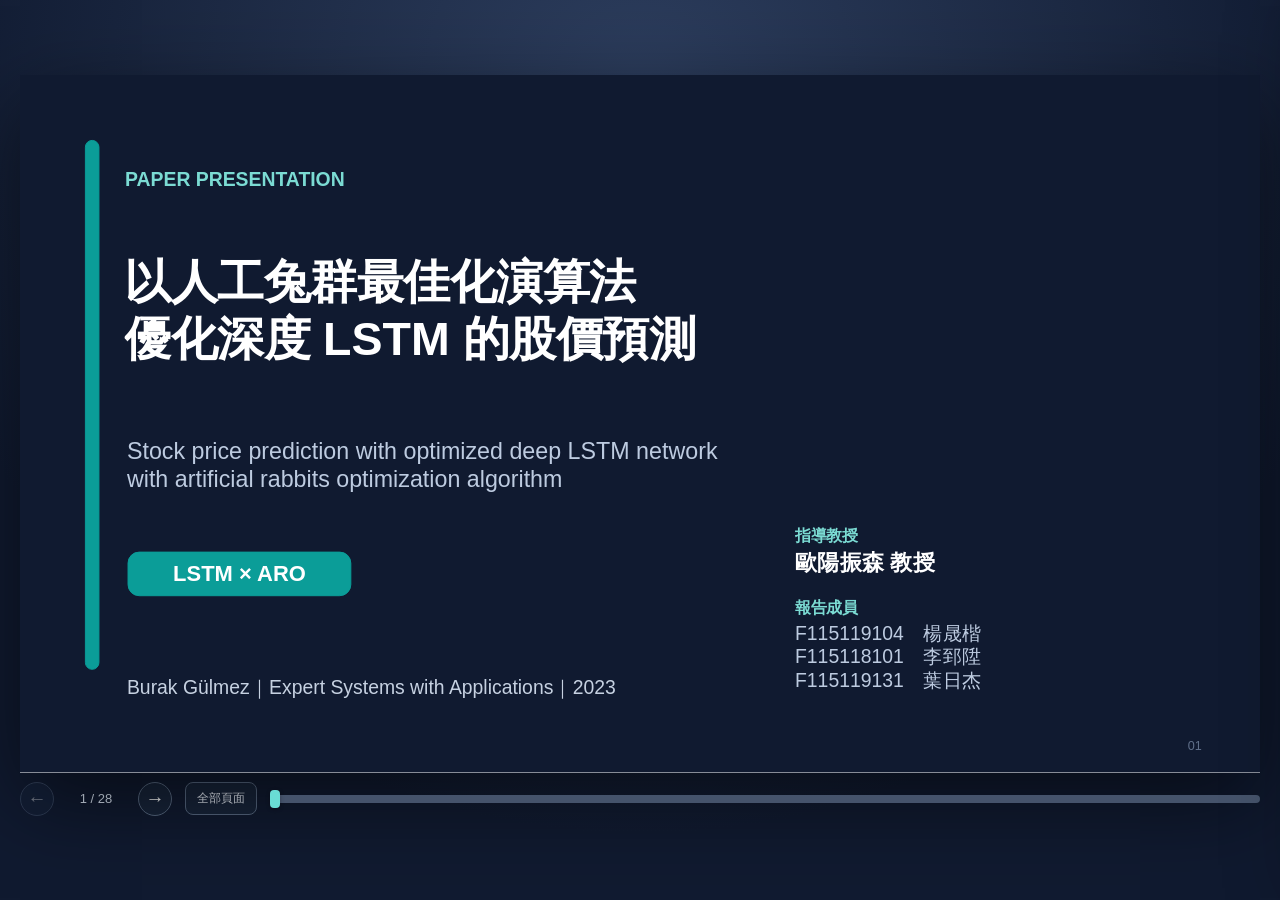
==== commit a5bdf9f2: "feat: give the ARO acceptance rule its own slide and swap pages 5/6 Split the greedy acceptance (Eq." ====
--- a/docs/index.html
+++ b/docs/index.html
@@ -4,7 +4,7 @@
   <meta charset="utf-8">
   <meta name="viewport" content="width=device-width, initial-scale=1">
   <meta name="theme-color" content="#101a30">
-  <meta name="description" content="LSTM × ARO 股價預測論文互動式簡報，共 27 頁。">
+  <meta name="description" content="LSTM × ARO 股價預測論文互動式簡報，共 28 頁。">
   <title>LSTM × ARO｜互動式論文簡報</title>
   <link rel="stylesheet" href="styles.css">
   <link rel="stylesheet" href="layout.css">
@@ -18,8 +18,8 @@
         <div class="slide-loading" id="loading">載入簡報中…</div>
       </div>
       <div class="toolbar">
-        <div class="pager"><button id="prevBtn" aria-label="上一頁" title="上一頁（←）">←</button><span id="pageLabel">1 / 27</span><button id="nextBtn" aria-label="下一頁" title="下一頁（→）">→</button><button id="overviewBtn" class="overview-trigger" type="button" title="顯示所有頁面">全部頁面</button></div>
-        <div class="progress" id="progressTrack" role="slider" tabindex="0" aria-label="選擇投影片" aria-valuemin="1" aria-valuemax="27" aria-valuenow="1" title="點擊跳到指定頁面"><div id="progressBar"></div><span id="progressThumb"></span></div>
+        <div class="pager"><button id="prevBtn" aria-label="上一頁" title="上一頁（←）">←</button><span id="pageLabel">1 / 28</span><button id="nextBtn" aria-label="下一頁" title="下一頁（→）">→</button><button id="overviewBtn" class="overview-trigger" type="button" title="顯示所有頁面">全部頁面</button></div>
+        <div class="progress" id="progressTrack" role="slider" tabindex="0" aria-label="選擇投影片" aria-valuemin="1" aria-valuemax="28" aria-valuenow="1" title="點擊跳到指定頁面"><div id="progressBar"></div><span id="progressThumb"></span></div>
       </div>
     </div>
   </main>
@@ -29,7 +29,7 @@
     <div class="drawer-tabs" role="tablist"><button data-tab="explain" class="active" role="tab" aria-selected="true">概念拆解</button><button data-tab="widget" role="tab" aria-selected="false">動態演算</button><button data-tab="source" role="tab" aria-selected="false">來源</button></div>
     <div id="drawerBody" class="drawer-body"></div>
   </aside>
-  <div id="overview" class="overview" hidden><div class="overview-panel"><div class="overview-head"><h2>全部 27 頁</h2><button id="closeOverview" aria-label="關閉頁面總覽">×</button></div><div id="overviewGrid" class="overview-grid"></div></div></div>
+  <div id="overview" class="overview" hidden><div class="overview-panel"><div class="overview-head"><h2>全部 28 頁</h2><button id="closeOverview" aria-label="關閉頁面總覽">×</button></div><div id="overviewGrid" class="overview-grid"></div></div></div>
   <script src="slides-part1.js" defer></script>
   <script src="slides-part2.js" defer></script>
   <script src="slides-part3.js" defer></script>
--- a/docs/layout.css
+++ b/docs/layout.css
@@ -204,3 +204,47 @@
 .term-glossary dl>div{border:1px solid #dce4ee;border-left:4px solid #0b9d98;border-radius:10px;padding:10px 14px;background:#fff}
 .term-glossary dt{font-weight:800;color:#1b3051;font-size:16px;margin-bottom:4px}
 .term-glossary dd{margin:0;font-size:15px;line-height:1.6;color:#344862}
+
+/* Metrics compare widget (page 20): slider inputs + charts */
+.metric-sliders{display:grid;gap:4px}
+.metric-row{display:grid;grid-template-columns:58px minmax(0,1fr) minmax(0,1fr);gap:14px;align-items:center;background:#f6f9fc;border:1px solid #e4eaf2;border-radius:8px;padding:3px 10px}
+.metric-row>strong{font-size:13px;color:#384b69;display:flex;align-items:center;gap:6px;white-space:nowrap}
+.metric-row>strong i,.share-legend i{display:inline-block;width:9px;height:9px;border-radius:2px}
+.metric-row .lesson-control{margin:0;display:flex;align-items:center;gap:8px;font-size:12px}
+.metric-row .lesson-control>span{flex:none;gap:5px;white-space:nowrap}
+.metric-row .lesson-control>span b{display:inline-block;min-width:3ch;text-align:right}
+.metric-row .lesson-control input[type=range]{flex:1;min-width:0;margin-top:0}
+.metric-actions{display:flex;gap:8px;margin:6px 0 0}
+.metric-actions .try-formula{padding:4px 10px;font-size:12px}
+.try-formula.ghost{background:#fff;color:#0b726e;box-shadow:inset 0 0 0 1px #0b9d98}
+.metric-chart{margin:8px 0}
+.metric-chart svg{max-height:34vh;margin:0 auto}
+.metric-chart figcaption{font-size:12px;margin-top:6px}
+.metric-chart figcaption b{font-weight:700}
+.metric-tiles{display:grid;grid-template-columns:1fr 1fr;gap:10px}
+.metric-tile{padding:10px 12px}
+.metric-tile strong{font-size:13px}
+.metric-tile .metric-value{font-size:20px;font-weight:800;font-variant-numeric:tabular-nums}
+.metric-tile small{color:#60708a;font-variant-numeric:tabular-nums;overflow-wrap:anywhere}
+.share-title{display:flex;justify-content:space-between;align-items:center;gap:8px;flex-wrap:wrap;font-size:12px;font-weight:700;color:#384b69;margin:2px 0 8px}
+.share-legend{display:flex;gap:10px;font-weight:400;color:#60708a}
+.share-legend span{display:flex;align-items:center;gap:4px}
+.share-row{display:grid;grid-template-columns:44px minmax(0,1fr);gap:8px;align-items:center;margin:5px 0;font-size:12px;font-weight:700;color:#384b69}
+.share-bar{display:flex;gap:2px;height:22px;border-radius:5px;overflow:hidden;background:#e8edf4}
+.share-bar i{min-width:0;overflow:hidden;font-style:normal;color:#fff;font-size:11px;line-height:22px;text-align:center;transition:flex-grow .15s}
+.share-bar i.empty{color:#60708a}
+.scale-bar{display:flex;align-items:center;gap:8px;height:18px}
+.scale-bar i{display:block;height:100%;min-width:2px;border-radius:4px;transition:width .15s}
+.scale-bar em{font-style:normal;font-weight:400;color:#60708a;white-space:nowrap;font-variant-numeric:tabular-nums}
+@media(max-width:700px){.metric-row{grid-template-columns:1fr 1fr}.metric-row>strong{grid-column:1/-1}}
+
+/* Explain tab: per-slide key points */
+.key-points{margin:14px 0 18px;padding:12px 16px;background:#f6f9fc;border:1px solid #e4eaf2;border-left:4px solid #0b9d98;border-radius:8px}
+.key-points h3{margin:0 0 6px;font-size:13px;letter-spacing:.04em;color:#0b726e}
+.key-points ul{margin:0;padding-left:1.2em}
+.key-points li{margin:5px 0;font-size:14px;line-height:1.6;color:#27364f}
+
+/* 步長／洞穴幅度／能量因子三張圖：兩個滑桿左右各半，按鈕獨立一列 */
+.lesson-controls.pair-controls{display:grid;grid-template-columns:minmax(0,1fr) minmax(0,1fr);gap:0 24px;align-items:end}
+.pair-controls .lesson-control{margin:12px 0}
+.pair-controls .try-formula{grid-column:1/-1;justify-self:start;margin-top:4px}
--- a/docs/native-slides.css
+++ b/docs/native-slides.css
@@ -44,6 +44,12 @@
 .flow-box.memory{border-color:#c99a27;background:#fff9df}
 .flow-box.operation{min-width:93px}
 .flow-box.output{border-color:#8b62c6;background:#f6efff}
+/* P09：流程方塊與下方四張門卡片使用同一組顏色（紅 fₜ／綠 iₜ／藍 C̃ₜ／紫 oₜ） */
+.flow-box.gate-forget{border-color:#d85b61;background:#fff9f9}
+.flow-box.gate-write{border-color:transparent;background:linear-gradient(90deg,#f9fffa,#f9fbff) padding-box,linear-gradient(90deg,#4c9b68,#4777cb) border-box}
+.flow-box.gate-output{border-color:#8b62c6;background:#fff}
+.g-forget,.g-input,.g-cand,.g-output{font-style:normal}
+.g-forget{color:#c2434a}.g-input{color:#2f7d4c}.g-cand{color:#2f5fb5}.g-output{color:#7448b4}
 .flow-box small{display:block;font-size: var(--fs-label);color:#60708a;font-weight:500}
 .cell-input{position:absolute;left:60px;top:313px;width:1160px;text-align:center;font-size: var(--fs-body);color:#52637c}
 .cell-input strong{color:#20314e}
@@ -57,7 +63,7 @@
 .gate-row{display:grid;grid-template-columns:142px 145px 28px 76px 28px 75px 1fr;gap:11px;align-items:center;min-height:82px;padding:8px 16px;border:1.5px solid #dfe6f0;border-left:6px solid #0b9d98;border-radius:13px;background:#fff;color:#20314e}
 .gate-row.tone-red{border-left-color:#d85b61}.gate-row.tone-green{border-left-color:#4c9b68}.gate-row.tone-blue{border-left-color:#4777cb}.gate-row.tone-purple{border-left-color:#8b62c6}
 .gate-name{font-size: var(--fs-heading);font-weight:750}.gate-input,.gate-activation{border:1px solid #dfe6f0;border-radius:9px;background:#f5f8fc;padding:9px 7px;text-align:center;font-size: var(--fs-secondary)}.gate-activation{font-size: var(--fs-body)}
-.gate-row strong{font-size:26px;text-align:center}.gate-row code{font:19px/1.35 "Cambria Math",Georgia,serif;overflow-wrap:anywhere}
+.gate-row strong{font-size:26px;text-align:center}.gate-row code{font:28px/1.35"Cambria Math",Georgia,serif;overflow-wrap:anywhere}
 .gate-footnotes{position:absolute;left:60px;top:582px;width:1160px;display:flex;gap:18px}.gate-footnotes span{flex:1;padding:16px;border-radius:12px;background:#edf3fa;color:#40516c;font-size: var(--fs-secondary);text-align:center}
 .calculation-steps{position:absolute;left:60px;top:220px;width:1160px;display:grid;grid-template-columns:1fr 35px 1fr 35px 1fr;gap:12px;align-items:center}
 .calculation-steps .native-card{height:207px;display:flex;flex-direction:column;justify-content:center}.calculation-steps .native-card h2{font-size: var(--fs-heading)}.calculation-steps .native-card p{font-size:22px}
@@ -837,3 +843,37 @@
 .p17-term{display:flex;align-items:center;gap:14px;min-height:50px;padding:6px 16px;background:#fff;border:1.5px solid #dfe6f0;border-radius:12px}
 .p17-sym{flex:none;width:96px;font-size:var(--fs-body);font-weight:750;color:#3c66b9;font-family:"Cambria Math","Times New Roman",serif}
 .p17-text{font-size:var(--fs-secondary);line-height:1.35;color:#202b42}
+
+/* P07 (slide 9)：LSTM cell 輸送帶圖解 */
+.p09-cell{position:absolute;left:60px;top:188px;width:1160px;height:390px}
+.p09-cell svg{display:block;width:100%;height:100%;overflow:visible;font-family:inherit}
+.p09-cell g[data-step]{cursor:pointer;transition:opacity .25s}
+.p09-cell[data-step="1"] g.p09-s2,.p09-cell[data-step="1"] g.p09-s3,
+.p09-cell[data-step="2"] g.p09-s1,.p09-cell[data-step="2"] g.p09-s3,
+.p09-cell[data-step="3"] g.p09-s1,.p09-cell[data-step="3"] g.p09-s2{opacity:.16}
+.p09-cap{font-size:15px;fill:#60708a}
+.p09-t1{font-size:18px;font-weight:700;fill:#20314e}
+.p09-t2{font-size:14px;fill:#52637c}
+.p09-sub{font-size:12px}
+.p09-mem{fill:#fff9df;stroke:#c99a27;stroke-width:2}
+.p09-short{fill:#f6efff;stroke:#8b62c6;stroke-width:2}
+.p09-in{fill:#eef6ff;stroke:#4777cb;stroke-width:2}
+.p09-belt{fill:none;stroke:#c99a27;stroke-width:7;stroke-linecap:round}
+.p09-bus{fill:none;stroke:#94a3b8;stroke-width:3}
+.p09-tap{fill:none;stroke:#94a3b8;stroke-width:2;stroke-dasharray:5 4}
+.p09-link{fill:none;stroke:#64748b;stroke-width:2.2}
+.p09-pill{fill:#fff;stroke:#94a3b8;stroke-width:1.5}
+.p09-gate{stroke-width:2}
+.p09-gate.forget{fill:#fff4f4;stroke:#d85b61}.p09-gate.input{fill:#f2fbf5;stroke:#4c9b68}
+.p09-gate.cand{fill:#f2f6ff;stroke:#4777cb}.p09-gate.output{fill:#f8f3ff;stroke:#8b62c6}
+.p09-op{fill:#fff;stroke-width:2.5}.p09-opt{font-size:22px;font-weight:800;fill:#20314e}
+.p09-op.forget,.p09-badge.forget{stroke:#d85b61}.p09-op.input,.p09-badge.input{stroke:#4c9b68}.p09-op.output,.p09-badge.output{stroke:#8b62c6}
+.p09-badge{stroke-width:0}.p09-badge.forget{fill:#d85b61}.p09-badge.input{fill:#4c9b68}.p09-badge.output{fill:#8b62c6}
+.p09-badget{font-size:14px;font-weight:800;fill:#fff}
+.p09-steps{position:absolute;left:60px;top:596px;width:1160px;display:flex;align-items:center;gap:16px}
+.p09-buttons{display:flex;gap:8px;flex:none}
+.p09-buttons button{font:inherit;font-size:var(--fs-label);font-weight:700;padding:8px 14px;border-radius:999px;border:1.5px solid #cbd7e6;background:#fff;color:#334155;cursor:pointer}
+.p09-buttons button.active{background:#20314e;border-color:#20314e;color:#fff}
+.p09-explain{flex:1;min-height:58px;display:flex;align-items:center;justify-content:center;padding:6px 18px;border:1.5px solid #d8e4f1;border-radius:14px;background:#f8fafc;color:#17294a;font-size:var(--fs-body);font-weight:600;text-align:center}
+.p09-explain b{font-weight:800;margin-left:6px}
+.p09-explain .formula-sep{color:#94a3b8;font-weight:400;margin:0 18px}
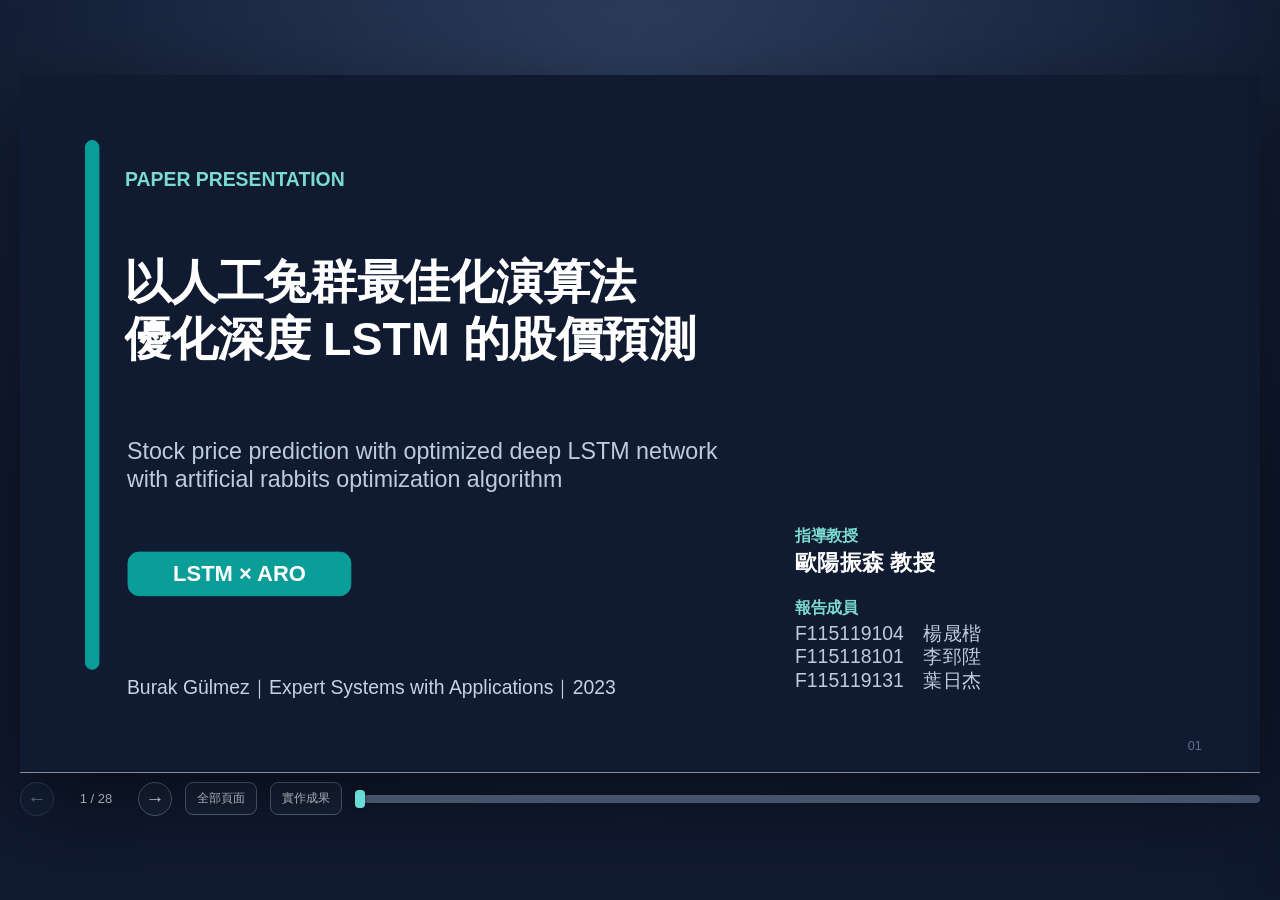
==== commit 8b48e70e: "Add implementation documentation and link to results in index page - Created a new HTML file for the" ====
--- a/docs/index.html
+++ b/docs/index.html
@@ -18,7 +18,7 @@
         <div class="slide-loading" id="loading">載入簡報中…</div>
       </div>
       <div class="toolbar">
-        <div class="pager"><button id="prevBtn" aria-label="上一頁" title="上一頁（←）">←</button><span id="pageLabel">1 / 28</span><button id="nextBtn" aria-label="下一頁" title="下一頁（→）">→</button><button id="overviewBtn" class="overview-trigger" type="button" title="顯示所有頁面">全部頁面</button></div>
+        <div class="pager"><button id="prevBtn" aria-label="上一頁" title="上一頁（←）">←</button><span id="pageLabel">1 / 28</span><button id="nextBtn" aria-label="下一頁" title="下一頁（→）">→</button><button id="overviewBtn" class="overview-trigger" type="button" title="顯示所有頁面">全部頁面</button><a class="overview-trigger" href="implementation.html" title="我們的重現實作與結果" style="text-decoration:none">實作成果</a></div>
         <div class="progress" id="progressTrack" role="slider" tabindex="0" aria-label="選擇投影片" aria-valuemin="1" aria-valuemax="28" aria-valuenow="1" title="點擊跳到指定頁面"><div id="progressBar"></div><span id="progressThumb"></span></div>
       </div>
     </div>
